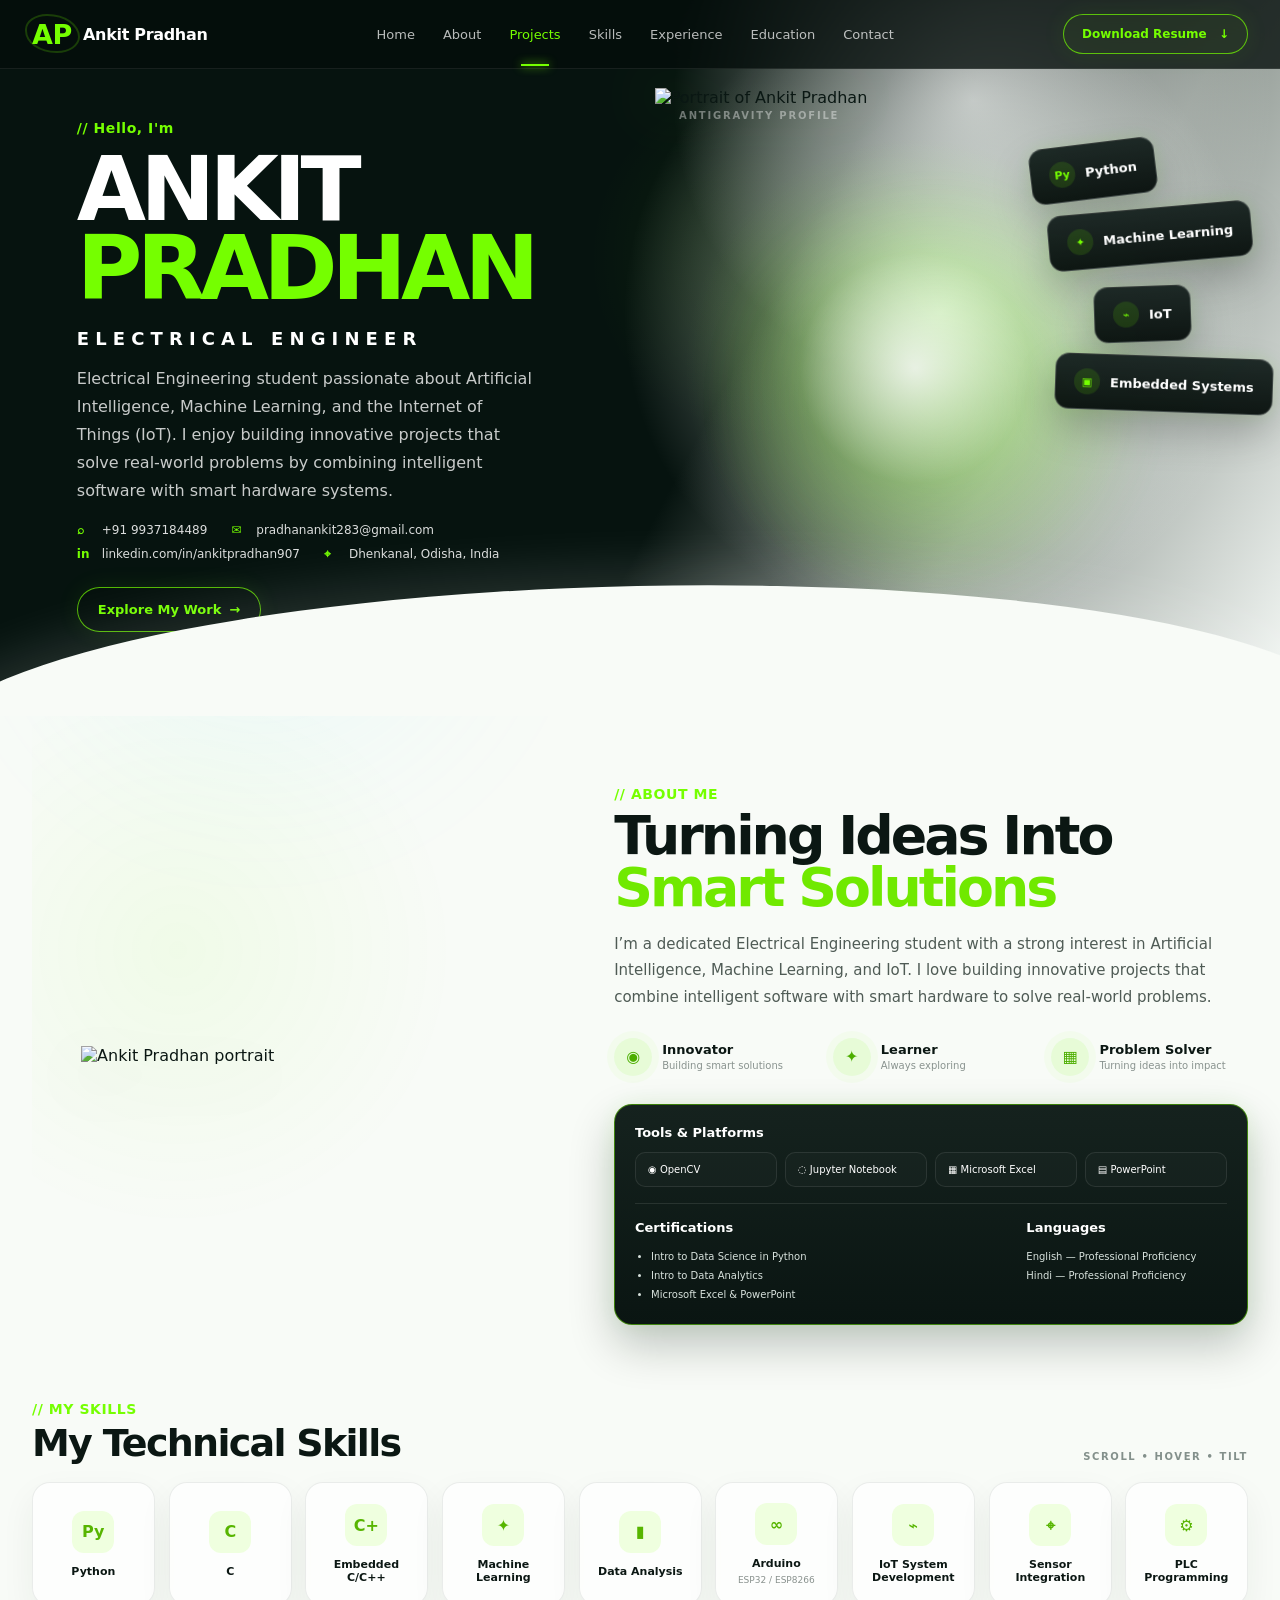
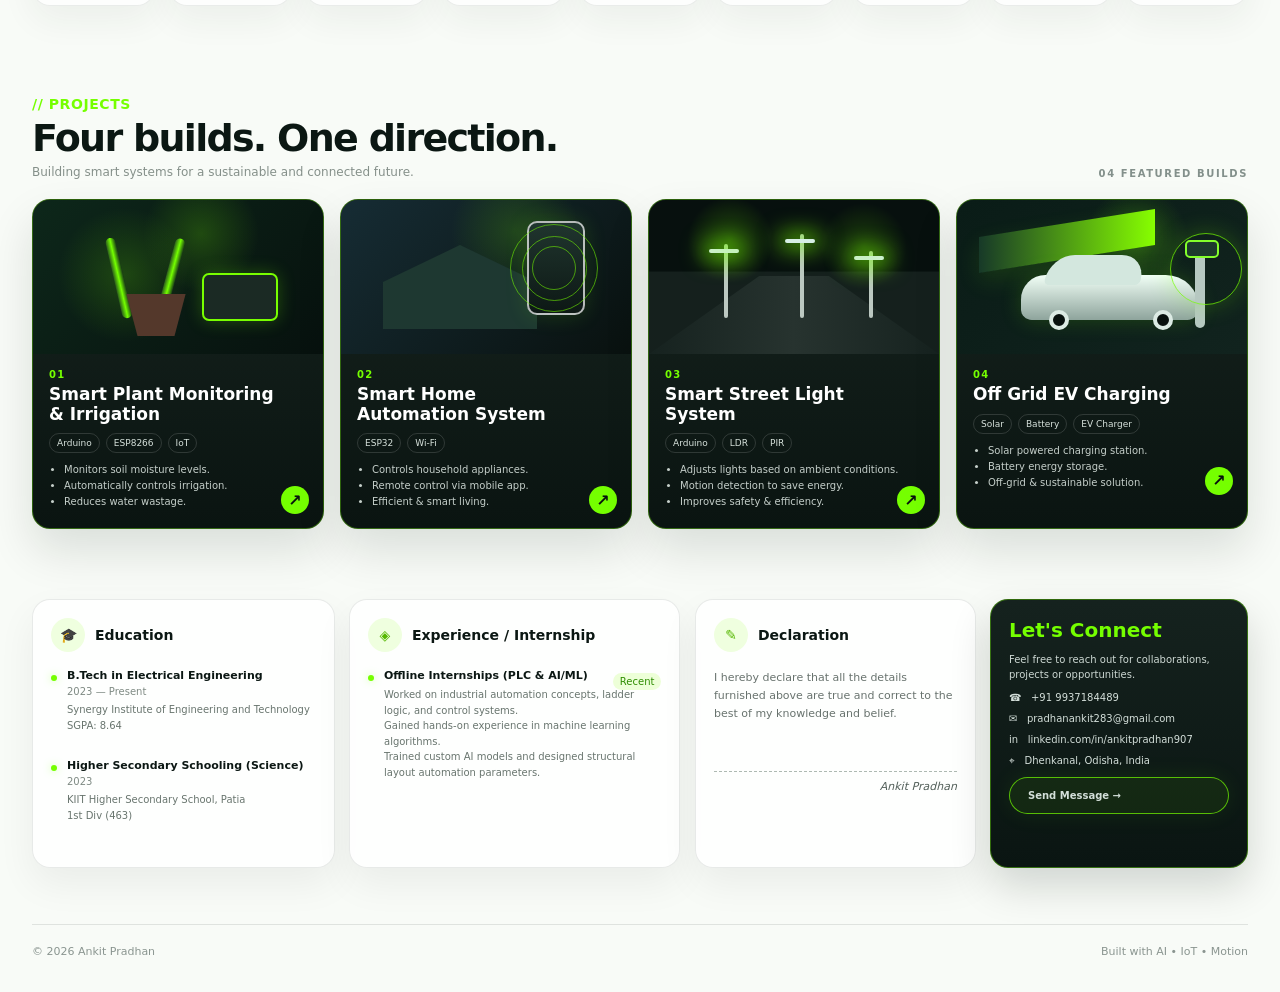
==== index.html @ 86362c5d "Add files via upload" ====
<!doctype html>
<html lang="en">
<head>
  <meta charset="utf-8">
  <meta name="viewport" content="width=device-width,initial-scale=1">
  <meta name="description" content="Ankit Pradhan — Electrical Engineering student focused on AI/ML, IoT and intelligent hardware systems.">
  <meta name="theme-color" content="#07110e">
  <title>Ankit Pradhan — Antigravity Portfolio</title>
  <link rel="stylesheet" href="styles.css">
</head>
<body>
  <div class="ambient ambient-a" aria-hidden="true"></div>
  <div class="ambient ambient-b" aria-hidden="true"></div>
  <div class="grain" aria-hidden="true"></div>

  <header class="site-nav">
    <div class="nav-shell">
      <a class="brand" href="#home">
        <span class="brand-mark" aria-hidden="true">AP</span>
        <span class="brand-name">Ankit Pradhan</span>
      </a>
      <nav class="nav-links" id="navLinks" aria-label="Primary">
        <a class="active" href="#home">Home</a>
        <a href="#about">About</a>
        <a href="#projects">Projects</a>
        <a href="#skills">Skills</a>
        <a href="#experience">Experience</a>
        <a href="#education">Education</a>
        <a href="#contact">Contact</a>
      </nav>
      <div class="nav-actions">
        <a class="resume-btn" href="assets/ANKIT_PRADHAN_RESUME.pdf" download>Download Resume <span>↓</span></a>
        <button class="menu-btn" id="menuBtn" aria-label="Toggle menu" aria-expanded="false">☰</button>
      </div>
    </div>
  </header>

  <main id="home">
    <section class="hero" aria-label="Introduction">
      <div class="hero-left">
        <div class="hero-copy reveal-in">
          <div class="mini-kicker">// Hello, I'm</div>
          <h1><span>ANKIT</span><strong>PRADHAN</strong></h1>
          <div class="role">ELECTRICAL ENGINEER</div>
          <p class="hero-desc">Electrical Engineering student passionate about Artificial Intelligence, Machine Learning, and the Internet of Things (IoT). I enjoy building innovative projects that solve real-world problems by combining intelligent software with smart hardware systems.</p>
          <div class="hero-contact">
            <a href="tel:+919937184489"><span class="contact-icon">⌕</span> +91 9937184489</a>
            <a href="mailto:pradhanankit283@gmail.com"><span class="contact-icon">✉</span> pradhanankit283@gmail.com</a>
          </div>
          <div class="hero-contact">
            <a href="https://www.linkedin.com/in/ankitpradhan907" target="_blank" rel="noreferrer"><span class="contact-icon">in</span> linkedin.com/in/ankitpradhan907</a>
            <span><span class="contact-icon">⌖</span> Dhenkanal, Odisha, India</span>
          </div>
          <a href="#projects" class="hero-cta">Explore My Work <span>→</span></a>
        </div>
      </div>

      <div class="hero-right" id="portraitZone">
        <div class="hero-glow"></div>
        <div class="float-card float-python"><span class="float-icon">Py</span><b>Python</b></div>
        <div class="float-card float-ml"><span class="float-icon">✦</span><b>Machine Learning</b></div>
        <div class="float-card float-iot"><span class="float-icon">⌁</span><b>IoT</b></div>
        <div class="float-card float-embedded"><span class="float-icon">▣</span><b>Embedded Systems</b></div>
        <div class="hero-portrait-wrap">
          <div class="portrait-halo"></div>
          <img id="portrait" src="assets/ankit-cutout.png" alt="Portrait of Ankit Pradhan">
          <div class="portrait-caption">ANTIGRAVITY PROFILE</div>
        </div>
      </div>

      <div class="hero-wave" aria-hidden="true"></div>
    </section>

    <section id="about" class="about-section content-section">
      <div class="about-art reveal-card">
        <img src="assets/ankit-cutout.png" alt="Ankit Pradhan portrait">
      </div>

      <div class="about-copy reveal-card">
        <div class="section-label">// ABOUT ME</div>
        <h2>Turning Ideas Into <span>Smart Solutions</span></h2>
        <p>I’m a dedicated Electrical Engineering student with a strong interest in Artificial Intelligence, Machine Learning, and IoT. I love building innovative projects that combine intelligent software with smart hardware to solve real-world problems.</p>
        <div class="values-grid">
          <div class="value-item"><span>◉</span><div><b>Innovator</b><small>Building smart solutions</small></div></div>
          <div class="value-item"><span>✦</span><div><b>Learner</b><small>Always exploring</small></div></div>
          <div class="value-item"><span>▦</span><div><b>Problem Solver</b><small>Turning ideas into impact</small></div></div>
        </div>

        <div class="dark-panel tilt-card">
          <div class="panel-head">Tools &amp; Platforms</div>
          <div class="tool-grid">
            <span>◉ OpenCV</span>
            <span>◌ Jupyter Notebook</span>
            <span>▦ Microsoft Excel</span>
            <span>▤ PowerPoint</span>
          </div>
          <div class="panel-split">
            <div>
              <div class="panel-head">Certifications</div>
              <ul class="compact-list">
                <li>Intro to Data Science in Python</li>
                <li>Intro to Data Analytics</li>
                <li>Microsoft Excel &amp; PowerPoint</li>
              </ul>
            </div>
            <div>
              <div class="panel-head">Languages</div>
              <ul class="compact-list plain-list">
                <li>English — Professional Proficiency</li>
                <li>Hindi — Professional Proficiency</li>
              </ul>
            </div>
          </div>
        </div>
      </div>
    </section>

    <section id="skills" class="skills-section content-section">
      <div class="section-top reveal-card">
        <div>
          <div class="section-label">// MY SKILLS</div>
          <h2>My Technical Skills</h2>
        </div>
        <div class="section-note">SCROLL • HOVER • TILT</div>
      </div>
      <div class="skills-grid" id="skillsGrid">
        <article class="skill-card tilt-card"><span class="skill-icon">Py</span><b>Python</b></article>
        <article class="skill-card tilt-card"><span class="skill-icon">C</span><b>C</b></article>
        <article class="skill-card tilt-card"><span class="skill-icon">C+</span><b>Embedded C/C++</b></article>
        <article class="skill-card tilt-card"><span class="skill-icon">✦</span><b>Machine Learning</b></article>
        <article class="skill-card tilt-card"><span class="skill-icon">▮</span><b>Data Analysis</b></article>
        <article class="skill-card tilt-card"><span class="skill-icon">∞</span><b>Arduino</b><small>ESP32 / ESP8266</small></article>
        <article class="skill-card tilt-card"><span class="skill-icon">⌁</span><b>IoT System Development</b></article>
        <article class="skill-card tilt-card"><span class="skill-icon">⌖</span><b>Sensor Integration</b></article>
        <article class="skill-card tilt-card"><span class="skill-icon">⚙</span><b>PLC Programming</b></article>
      </div>
    </section>

    <section id="projects" class="projects-section content-section">
      <div class="section-top reveal-card">
        <div>
          <div class="section-label">// PROJECTS</div>
          <h2>Four builds. <span>One direction.</span></h2>
          <p class="section-subtitle">Building smart systems for a sustainable and connected future.</p>
        </div>
        <span class="section-note">04 FEATURED BUILDS</span>
      </div>

      <div class="projects-grid" id="projectsGrid">
        <article class="project-card tilt-card reveal-card">
          <div class="project-visual project-plant"><div class="plant-glow"></div><div class="plant-stem stem-a"></div><div class="plant-stem stem-b"></div><div class="sensor-board"></div><div class="plant-pot"></div></div>
          <div class="project-body">
            <div class="project-number">01</div>
            <h3>Smart Plant Monitoring &amp; Irrigation</h3>
            <div class="tags"><span>Arduino</span><span>ESP8266</span><span>IoT</span></div>
            <ul><li>Monitors soil moisture levels.</li><li>Automatically controls irrigation.</li><li>Reduces water wastage.</li></ul>
            <span class="project-arrow">↗</span>
          </div>
        </article>

        <article class="project-card tilt-card reveal-card">
          <div class="project-visual project-home"><div class="house-shape"></div><div class="phone-ui"></div><span class="signal s1"></span><span class="signal s2"></span><span class="signal s3"></span></div>
          <div class="project-body">
            <div class="project-number">02</div>
            <h3>Smart Home Automation System</h3>
            <div class="tags"><span>ESP32</span><span>Wi‑Fi</span></div>
            <ul><li>Controls household appliances.</li><li>Remote control via mobile app.</li><li>Efficient &amp; smart living.</li></ul>
            <span class="project-arrow">↗</span>
          </div>
        </article>

        <article class="project-card tilt-card reveal-card">
          <div class="project-visual project-street"><div class="street-road"></div><div class="lamp-post lp1"></div><div class="lamp-post lp2"></div><div class="lamp-post lp3"></div><div class="street-glow"></div></div>
          <div class="project-body">
            <div class="project-number">03</div>
            <h3>Smart Street Light System</h3>
            <div class="tags"><span>Arduino</span><span>LDR</span><span>PIR</span></div>
            <ul><li>Adjusts lights based on ambient conditions.</li><li>Motion detection to save energy.</li><li>Improves safety &amp; efficiency.</li></ul>
            <span class="project-arrow">↗</span>
          </div>
        </article>

        <article class="project-card tilt-card reveal-card project-featured">
          <div class="project-visual project-ev"><div class="solar-canopy"></div><div class="ev-car"></div><div class="ev-wheel w1"></div><div class="ev-wheel w2"></div><div class="charge-post"></div><div class="charge-ring"></div></div>
          <div class="project-body">
            <div class="project-number">04</div>
            <h3>Off Grid EV Charging</h3>
            <div class="tags"><span>Solar</span><span>Battery</span><span>EV Charger</span></div>
            <ul><li>Solar powered charging station.</li><li>Battery energy storage.</li><li>Off-grid &amp; sustainable solution.</li></ul>
            <span class="project-arrow">↗</span>
          </div>
        </article>
      </div>
    </section>

    <section class="bottom-grid content-section">
      <article id="education" class="info-card reveal-card">
        <div class="info-title"><span class="icon-bubble">🎓</span> Education</div>
        <div class="info-item"><b>B.Tech in Electrical Engineering</b><span>2023 — Present</span><small>Synergy Institute of Engineering and Technology<br>SGPA: 8.64</small></div>
        <div class="info-item"><b>Higher Secondary Schooling (Science)</b><span>2023</span><small>KIIT Higher Secondary School, Patia<br>1st Div (463)</small></div>
      </article>

      <article id="experience" class="info-card reveal-card">
        <div class="info-title"><span class="icon-bubble">◈</span> Experience / Internship</div>
        <div class="info-item"><b>Offline Internships (PLC &amp; AI/ML)</b><span class="badge">Recent</span><small>Worked on industrial automation concepts, ladder logic, and control systems.<br>Gained hands-on experience in machine learning algorithms.<br>Trained custom AI models and designed structural layout automation parameters.</small></div>
      </article>

      <article class="info-card reveal-card">
        <div class="info-title"><span class="icon-bubble">✎</span> Declaration</div>
        <p class="declaration">I hereby declare that all the details furnished above are true and correct to the best of my knowledge and belief.</p>
        <div class="signature-line">Ankit Pradhan</div>
      </article>

      <article id="contact" class="contact-card reveal-card">
        <div class="contact-title">Let's Connect</div>
        <p>Feel free to reach out for collaborations, projects or opportunities.</p>
        <a href="tel:+919937184489">☎ &nbsp; +91 9937184489</a>
        <a href="mailto:pradhanankit283@gmail.com">✉ &nbsp; pradhanankit283@gmail.com</a>
        <a href="https://www.linkedin.com/in/ankitpradhan907" target="_blank" rel="noreferrer">in &nbsp; linkedin.com/in/ankitpradhan907</a>
        <span>⌖ &nbsp; Dhenkanal, Odisha, India</span>
        <a class="contact-btn" href="mailto:pradhanankit283@gmail.com">Send Message →</a>
      </article>
    </section>
  </main>

  <footer><span>© 2026 Ankit Pradhan</span><span>Built with AI • IoT • Motion</span></footer>
  <script src="script.js"></script>
</body>
</html>
---- styles.css ----
:root{
  --green:#75ff00;
  --green-soft:#dfffc8;
  --ink:#08110e;
  --dark:#06100d;
  --dark-2:#0e1a16;
  --muted:#5b6661;
  --line:rgba(10,27,20,.10);
  --white:#fff;
  --radius:22px;
}
*{box-sizing:border-box}
html{scroll-behavior:smooth}
body{margin:0;font-family:Inter,ui-sans-serif,system-ui,-apple-system,BlinkMacSystemFont,"Segoe UI",sans-serif;color:#0b1713;background:#f8fbf7;overflow-x:hidden}
a{color:inherit;text-decoration:none}
button{font:inherit}
.ambient{position:fixed;width:420px;height:420px;border-radius:50%;filter:blur(80px);opacity:.2;z-index:-3;pointer-events:none}.ambient-a{background:#85ff00;top:4%;right:8%}.ambient-b{background:#7ee9ff;bottom:14%;left:4%;opacity:.08}
.grain{position:fixed;inset:0;pointer-events:none;z-index:20;opacity:.04;background-image:radial-gradient(rgba(0,0,0,.25) .6px,transparent .7px);background-size:6px 6px}
.site-nav{position:fixed;top:0;left:0;right:0;z-index:30;background:rgba(5,14,11,.78);backdrop-filter:blur(18px);border-bottom:1px solid rgba(255,255,255,.08)}
.nav-shell{width:min(1380px,calc(100% - 64px));margin:auto;height:68px;display:flex;align-items:center;justify-content:space-between;gap:28px}
.brand{display:flex;align-items:center;gap:11px;color:#fff;font-weight:800;letter-spacing:-.02em}.brand-mark{position:relative;color:var(--green);font-weight:900;font-size:27px;line-height:1}.brand-mark:before{content:"";position:absolute;inset:-7px -8px -5px -7px;border:2px solid var(--green);border-radius:40% 60% 42% 58%;opacity:.2}.brand-name{font-size:16px}
.nav-links{display:flex;align-items:center;gap:28px}.nav-links a{color:rgba(255,255,255,.72);font-size:13px;position:relative;padding:24px 0}.nav-links a:hover,.nav-links a.active{color:var(--green)}.nav-links a.active:after{content:"";position:absolute;bottom:0;left:50%;transform:translateX(-50%);width:28px;height:2px;background:var(--green);box-shadow:0 0 10px var(--green)}
.nav-actions{display:flex;align-items:center;gap:12px}.resume-btn,.hero-cta,.contact-btn{border:1px solid rgba(117,255,0,.7);background:rgba(117,255,0,.04);color:var(--green);box-shadow:0 0 24px rgba(117,255,0,.08);padding:12px 18px;border-radius:999px;font-weight:800;font-size:12px}.resume-btn span,.hero-cta span{margin-left:8px}.menu-btn{display:none;border:0;background:transparent;color:#fff;font-size:22px}
.hero{position:relative;min-height:650px;padding-top:68px;display:grid;grid-template-columns:46% 54%;background:linear-gradient(118deg,#06130f 0 56%,#8f9892 75%,#f6faf7 100%);overflow:hidden}
.hero:before{content:"";position:absolute;inset:0;background:radial-gradient(circle at 76% 14%,rgba(255,255,255,.65),transparent 26%),radial-gradient(circle at 60% 36%,rgba(117,255,0,.08),transparent 20%);pointer-events:none}
.hero-left{position:relative;z-index:2;padding:52px 4vw 84px 6vw}.hero-copy{max-width:640px}.mini-kicker,.section-label{color:var(--green);font-weight:900;font-size:14px;letter-spacing:.04em}.hero h1{margin:14px 0 0;color:#fff;font-size:clamp(62px,7vw,106px);line-height:.88;letter-spacing:-.065em}.hero h1 span{display:block}.hero h1 strong{display:block;color:var(--green);font-weight:900}.role{margin:20px 0 16px;color:#fff;letter-spacing:.34em;font-size:18px;font-weight:700}.hero-desc{max-width:600px;color:rgba(255,255,255,.78);font-size:16px;line-height:1.75;margin:0 0 18px}.hero-contact{display:flex;flex-wrap:wrap;gap:12px 24px;margin-top:10px;color:rgba(255,255,255,.86);font-size:12px}.hero-contact a,.hero-contact span{display:flex;align-items:center;gap:7px}.contact-icon{color:var(--green);font-weight:900;min-width:18px}.hero-cta{display:inline-flex;align-items:center;margin-top:26px;font-size:13px;padding:14px 20px;background:rgba(6,16,13,.28)}
.hero-right{position:relative;min-height:582px;overflow:visible}.hero-glow{position:absolute;width:650px;height:650px;border-radius:50%;right:2%;top:-80px;background:radial-gradient(circle,rgba(245,255,247,.8),rgba(245,255,247,.3) 38%,transparent 69%)}
.hero-portrait-wrap{position:absolute;right:8%;top:20px;width:min(620px,52vw);height:570px;display:flex;align-items:flex-start;justify-content:center;z-index:3}.hero-portrait-wrap img{position:relative;width:min(520px,44vw);max-height:570px;object-fit:contain;object-position:center bottom;filter:drop-shadow(0 26px 35px rgba(0,0,0,.24));transition:transform .8s ease,opacity .8s ease,filter .8s ease;z-index:3}.portrait-halo{position:absolute;width:480px;height:480px;top:40px;border-radius:50%;background:radial-gradient(circle,rgba(255,255,255,.74),rgba(117,255,0,.12) 34%,transparent 68%)}.portrait-caption{position:absolute;top:22px;left:12%;color:rgba(255,255,255,.4);font-size:10px;letter-spacing:.18em;font-weight:800;z-index:4}.float-card{position:absolute;z-index:6;display:flex;align-items:center;gap:10px;padding:14px 18px;border-radius:14px;background:linear-gradient(180deg,rgba(24,36,33,.97),rgba(8,16,13,.97));color:#fff;border:1px solid rgba(255,255,255,.17);box-shadow:0 18px 40px rgba(0,0,0,.22),0 0 18px rgba(117,255,0,.11);backdrop-filter:blur(12px);font-size:13px}.float-icon{display:grid;place-items:center;width:26px;height:26px;border-radius:50%;background:rgba(117,255,0,.13);color:var(--green);font-size:11px;font-weight:900}.float-python{right:18%;top:75px;transform:rotate(-7deg)}.float-ml{right:4%;top:140px;transform:rotate(-5deg)}.float-iot{right:13%;top:218px;transform:rotate(-2deg)}.float-embedded{right:1%;top:288px;transform:rotate(2deg)}
.hero-wave{position:absolute;left:-6%;right:-6%;bottom:-120px;height:250px;border-radius:50% 50% 0 0/60% 60% 0 0;background:#f8fbf7;transform:rotate(-1.2deg);z-index:2;box-shadow:0 -18px 50px rgba(255,255,255,.12)}
.content-section{width:min(1380px,calc(100% - 64px));margin:auto;position:relative;z-index:4}
.about-section{display:grid;grid-template-columns:1fr 1.2fr;gap:54px;align-items:center;padding:70px 0 60px;background:radial-gradient(circle at 12% 35%,rgba(117,255,0,.06),transparent 24%)}.about-art{position:relative;min-height:410px;display:grid;place-items:center}.about-art img{position:relative;width:min(430px,86%);z-index:3;filter:drop-shadow(0 20px 30px rgba(0,0,0,.12))}.about-copy h2{font-size:clamp(38px,4.2vw,64px);line-height:.98;letter-spacing:-.055em;margin:8px 0 16px}.about-copy h2 span{color:#70e900}.about-copy>p{max-width:780px;color:#4f5b55;line-height:1.75;font-size:15px}.values-grid{display:grid;grid-template-columns:repeat(3,1fr);gap:22px;margin:28px 0}.value-item{display:flex;gap:10px;align-items:center}.value-item>span{width:38px;height:38px;border-radius:50%;display:grid;place-items:center;background:rgba(117,255,0,.13);color:#4dae00;font-weight:900;box-shadow:0 0 0 7px rgba(117,255,0,.04)}.value-item b{display:block;font-size:13px}.value-item small{display:block;color:#89938f;font-size:10px;margin-top:3px}.dark-panel{background:linear-gradient(180deg,#15221e,#0a1512);color:#fff;padding:20px;border-radius:18px;border:1px solid rgba(117,255,0,.45);box-shadow:0 20px 45px rgba(4,22,13,.24),0 0 24px rgba(117,255,0,.08)}.panel-head{font-size:13px;font-weight:900;margin-bottom:12px}.tool-grid{display:grid;grid-template-columns:repeat(4,1fr);gap:8px;padding-bottom:16px;border-bottom:1px solid rgba(255,255,255,.1)}.tool-grid span{padding:11px 12px;border:1px solid rgba(255,255,255,.09);border-radius:10px;background:rgba(255,255,255,.02);font-size:10px;white-space:nowrap}.panel-split{display:grid;grid-template-columns:1.45fr .8fr;gap:28px;padding-top:16px}.compact-list{margin:0;padding-left:16px;color:#d8e2dd;font-size:10px;line-height:1.9}.plain-list{list-style:none;padding:0}
.skills-section{padding:16px 0 72px}.section-top{display:flex;align-items:flex-end;justify-content:space-between;gap:24px;margin-bottom:20px}.section-top h2{font-size:38px;line-height:1;letter-spacing:-.045em;margin:7px 0 0}.section-note{font-size:10px;letter-spacing:.16em;color:#83908b;font-weight:800}.section-subtitle{color:#85908a;font-size:12px;margin:8px 0 0}.skills-grid{display:grid;grid-template-columns:repeat(9,1fr);gap:14px}.skill-card{min-height:124px;padding:20px 10px;display:flex;flex-direction:column;align-items:center;justify-content:center;text-align:center;background:rgba(255,255,255,.72);border:1px solid rgba(10,27,20,.08);border-radius:18px;box-shadow:0 14px 35px rgba(28,49,39,.06);transition:transform .28s ease,box-shadow .28s ease,border-color .28s ease}.skill-card:hover{transform:translateY(-8px);box-shadow:0 20px 45px rgba(10,27,20,.1);border-color:rgba(117,255,0,.35)}.skill-icon{width:42px;height:42px;border-radius:12px;display:grid;place-items:center;background:#efffdf;color:#57b500;font-weight:900;margin-bottom:12px}.skill-card b{font-size:11px}.skill-card small{font-size:9px;color:#88918d;margin-top:5px}
.projects-section{padding:18px 0 70px}.projects-grid{display:grid;grid-template-columns:repeat(4,1fr);gap:16px}.project-card{background:linear-gradient(180deg,#17241f,#0a1411);border-radius:18px;overflow:hidden;border:1px solid rgba(117,255,0,.32);box-shadow:0 22px 46px rgba(8,21,16,.12);color:#fff}.project-visual{height:154px;position:relative;overflow:hidden}.project-body{position:relative;padding:15px 16px 18px}.project-body h3{font-size:17px;line-height:1.15;margin:5px 28px 9px 0}.project-number{color:var(--green);font-size:10px;font-weight:900;letter-spacing:.12em}.tags{display:flex;flex-wrap:wrap;gap:6px;margin-bottom:9px}.tags span{font-size:9px;border:1px solid rgba(255,255,255,.14);padding:4px 7px;border-radius:999px;color:#d7e2dc}.project-body ul{padding-left:15px;margin:0;color:#c5cfca;font-size:10px;line-height:1.6}.project-arrow{position:absolute;right:14px;bottom:14px;width:28px;height:28px;border-radius:50%;display:grid;place-items:center;background:var(--green);color:#07110e;font-weight:900}.project-card:hover{transform:translateY(-10px) rotateX(2deg);box-shadow:0 24px 54px rgba(8,21,16,.18),0 0 30px rgba(117,255,0,.1)}
.project-plant{background:radial-gradient(circle at 58% 22%,rgba(117,255,0,.2),transparent 28%),linear-gradient(135deg,#0d271a,#07110e)}.plant-glow{position:absolute;width:140px;height:140px;border-radius:50%;left:22px;top:5px;background:radial-gradient(circle,rgba(117,255,0,.18),transparent 68%)}.plant-stem{position:absolute;width:10px;height:82px;background:linear-gradient(90deg,#2a5b1b,#74ff00,#183c14);bottom:36px;border-radius:8px;transform-origin:bottom}.stem-a{left:90px;transform:rotate(-13deg)}.stem-b{left:122px;transform:rotate(15deg)}.sensor-board{position:absolute;right:45px;bottom:33px;width:76px;height:48px;border:2px solid #78ff00;border-radius:7px;background:#1b2a24;box-shadow:0 0 17px rgba(117,255,0,.25)}.plant-pot{position:absolute;left:86px;bottom:18px;width:74px;height:42px;background:#54382b;clip-path:polygon(10% 0,90% 0,75% 100%,25% 100%);border-radius:6px}
.project-home{background:radial-gradient(circle at 60% 20%,rgba(117,255,0,.17),transparent 30%),linear-gradient(135deg,#162c34,#09110f)}.house-shape{position:absolute;left:42px;bottom:25px;width:154px;height:84px;background:#1e3831;clip-path:polygon(0 44%,50% 0,100% 44%,100% 100%,0 100%);box-shadow:0 0 26px rgba(117,255,0,.12)}.phone-ui{position:absolute;right:46px;top:21px;width:58px;height:94px;border-radius:10px;border:2px solid rgba(255,255,255,.7);background:linear-gradient(180deg,#20352e,#0d1815);box-shadow:0 0 22px rgba(117,255,0,.15)}.signal{position:absolute;border:1px solid rgba(117,255,0,.55);border-radius:50%;right:55px;top:46px}.s1{width:44px;height:44px}.s2{width:65px;height:65px;right:44px;top:36px}.s3{width:88px;height:88px;right:33px;top:24px}
.project-street{background:linear-gradient(#07100e 0 46%,#15201d 47% 100%)}.street-road{position:absolute;left:0;right:0;bottom:0;height:78px;background:linear-gradient(90deg,#16221f,#27332f,#16221f);clip-path:polygon(38% 0,62% 0,100% 100%,0 100%)}.lamp-post{position:absolute;bottom:36px;width:4px;height:74px;background:#bcc8c1;border-radius:10px}.lamp-post:before{content:"";position:absolute;width:30px;height:4px;border-radius:4px;background:#d7efe6;top:5px;left:-15px;box-shadow:0 0 22px 6px rgba(117,255,0,.7)}.lp1{left:26%}.lp2{left:52%;height:84px}.lp3{left:76%;height:67px}.street-glow{position:absolute;inset:0;background:radial-gradient(circle at 28% 26%,rgba(117,255,0,.25),transparent 18%),radial-gradient(circle at 74% 30%,rgba(117,255,0,.2),transparent 18%)}
.project-ev{background:radial-gradient(circle at 62% 25%,rgba(117,255,0,.23),transparent 24%),linear-gradient(135deg,#0a1c17,#11231e)}.solar-canopy{position:absolute;left:22px;top:23px;width:176px;height:36px;background:linear-gradient(90deg,#173928,#87ff00);transform:skewY(-9deg);box-shadow:0 9px 24px rgba(117,255,0,.12)}.ev-car{position:absolute;left:64px;bottom:34px;width:178px;height:45px;background:linear-gradient(180deg,#f1fff6,#8ea49c);border-radius:25px 34px 12px 11px;box-shadow:0 0 22px rgba(117,255,0,.18)}.ev-car:before{content:"";position:absolute;left:26px;top:-20px;width:96px;height:30px;background:#d3e7de;border-radius:55px 55px 12px 12px;transform:skewX(-13deg)}.ev-wheel{position:absolute;bottom:24px;width:20px;height:20px;border-radius:50%;background:#08110e;border:4px solid #dcebe4;z-index:3}.w1{left:92px}.w2{left:196px}.charge-post{position:absolute;right:42px;bottom:26px;width:10px;height:88px;background:#b6c8c1;border-radius:8px}.charge-post:before{content:"";position:absolute;left:-10px;top:0;width:30px;height:14px;border-radius:5px;background:#1d3a2d;border:2px solid #83ff2b}.charge-ring{position:absolute;right:5px;bottom:49px;width:72px;height:72px;border:1px solid rgba(117,255,0,.72);border-radius:50%;box-shadow:0 0 24px rgba(117,255,0,.22)}
.bottom-grid{display:grid;grid-template-columns:1.08fr 1.18fr 1fr .92fr;gap:14px;padding-bottom:56px}.info-card,.contact-card{min-height:250px;background:rgba(255,255,255,.84);border:1px solid rgba(9,25,18,.09);border-radius:18px;padding:18px;box-shadow:0 16px 38px rgba(9,24,18,.06)}.contact-card{background:linear-gradient(180deg,#15221e,#0a1512);color:#fff;border-color:rgba(117,255,0,.36);box-shadow:0 18px 40px rgba(5,18,12,.16)}.info-title{display:flex;align-items:center;gap:10px;font-size:14px;font-weight:900;margin-bottom:17px}.icon-bubble{width:34px;height:34px;border-radius:50%;display:grid;place-items:center;background:#efffdf;color:#55b700}.info-item{position:relative;padding:0 0 16px 16px;margin-bottom:10px}.info-item:before{content:"";position:absolute;left:0;top:6px;width:6px;height:6px;background:var(--green);border-radius:50%;box-shadow:0 0 8px rgba(117,255,0,.4)}.info-item b{display:block;font-size:11px}.info-item span{display:block;font-size:10px;color:#7f8b84;margin-top:4px}.info-item small{display:block;font-size:10px;color:#68756e;line-height:1.55;margin-top:5px}.badge{position:absolute!important;right:0;top:0;color:#2e8d00!important;background:#edffd8;padding:3px 7px;border-radius:999px}.declaration{font-size:11px;color:#68736e;line-height:1.65}.signature-line{margin-top:48px;padding-top:8px;border-top:1px dashed #aeb9b2;text-align:right;font-size:11px;color:#53605a;font-style:italic}.contact-title{color:var(--green);font-size:20px;font-weight:900}.contact-card p{color:#cdd8d3;font-size:10px;line-height:1.5}.contact-card>a,.contact-card>span{display:block;font-size:10px;color:#d4dfda;margin-top:10px}.contact-btn{display:inline-flex;margin-top:20px;background:rgba(117,255,0,.07);color:var(--green)}
footer{width:min(1380px,calc(100% - 64px));margin:auto;padding:20px 0 34px;display:flex;justify-content:space-between;color:#8a9590;font-size:11px;border-top:1px solid var(--line)}
.reveal-card,.reveal-in{opacity:0;transform:translateY(22px);transition:opacity .8s ease,transform .8s cubic-bezier(.2,.75,.2,1)}.reveal-card.in-view,.reveal-in.in-view{opacity:1;transform:none}.tilt-card{transform-style:preserve-3d;will-change:transform}.shuffle-active{animation:shuffle-in .9s both cubic-bezier(.2,.8,.2,1)}.shuffle-out{animation:shuffle-out .7s both ease-in}.shuffle-item{--rx:0deg;--ry:0deg;--rz:0deg;--tx:0px;--ty:0px}
@keyframes shuffle-in{from{opacity:0;transform:translate3d(var(--tx),var(--ty),0) rotateX(var(--rx)) rotateY(var(--ry)) rotateZ(var(--rz)) scale(.86)}to{opacity:1;transform:none}}@keyframes shuffle-out{from{opacity:1;transform:none}to{opacity:0;transform:translate3d(var(--tx),var(--ty),0) rotateX(var(--rx)) rotateY(var(--ry)) rotateZ(var(--rz)) scale(.86)}}
body.scroll-up #portrait{opacity:.22;transform:scale(.93) translateY(6px);filter:drop-shadow(0 0 28px rgba(117,255,0,.22)) saturate(1.1)}body.scroll-up .portrait-halo{opacity:.95}body.scroll-up .hero-right:after{content:"";position:absolute;inset:40px 12% 20px;z-index:2;background:radial-gradient(circle,rgba(117,255,0,.2),transparent 58%);filter:blur(9px);pointer-events:none}.hero-right:after{opacity:0;transition:opacity .5s ease}body.scroll-up .hero-right:after{opacity:1}
@media (max-width:1200px){.nav-links{gap:20px}.hero{grid-template-columns:48% 52%}.hero h1{font-size:74px}.hero-right{min-height:560px}.float-card{font-size:11px}.skills-grid{grid-template-columns:repeat(5,1fr)}.projects-grid{grid-template-columns:repeat(2,1fr)}.bottom-grid{grid-template-columns:repeat(2,1fr)}}
@media (max-width:850px){.nav-shell,.content-section,footer{width:min(100% - 34px,700px)}.nav-links{position:absolute;left:17px;right:17px;top:67px;display:none;flex-direction:column;align-items:flex-start;background:rgba(4,12,9,.96);padding:15px 18px;border:1px solid rgba(255,255,255,.08);border-radius:18px}.nav-links.open{display:flex}.nav-links a{padding:10px 0}.menu-btn{display:block}.resume-btn{display:none}.hero{grid-template-columns:1fr;min-height:980px}.hero-left{padding:40px 8vw 0}.hero-right{min-height:520px}.hero-portrait-wrap{right:50%;transform:translateX(50%);top:10px;width:90vw}.hero-portrait-wrap img{width:min(520px,82vw)}.float-python{right:12%;top:42px}.float-ml{right:4%;top:110px}.float-iot{right:10%;top:182px}.float-embedded{right:2%;top:250px}.hero-wave{bottom:-110px}.about-section{grid-template-columns:1fr;padding-top:50px}.about-art{min-height:360px}.values-grid{grid-template-columns:1fr}.tool-grid{grid-template-columns:repeat(2,1fr)}.panel-split{grid-template-columns:1fr}.skills-grid{grid-template-columns:repeat(3,1fr)}.projects-grid{grid-template-columns:1fr}.bottom-grid{grid-template-columns:1fr}footer{flex-direction:column;gap:8px}}
@media (max-width:520px){.hero{min-height:930px}.hero-left{padding-left:7vw;padding-right:7vw}.hero h1{font-size:58px}.role{font-size:13px;letter-spacing:.23em}.hero-desc{font-size:13px}.hero-contact{font-size:10px}.hero-right{min-height:500px}.hero-portrait-wrap{top:0}.hero-portrait-wrap img{width:92vw}.portrait-caption{left:5%;font-size:8px}.float-card{padding:10px 12px;font-size:9px}.float-icon{width:21px;height:21px;font-size:9px}.float-python{right:6%;top:24px}.float-ml{right:2%;top:82px}.float-iot{right:7%;top:148px}.float-embedded{right:1%;top:214px}.about-art img{width:100%}.section-top{align-items:flex-start;flex-direction:column}.skills-grid{grid-template-columns:repeat(2,1fr)}.skill-card{min-height:108px}.bottom-grid{padding-bottom:36px}}
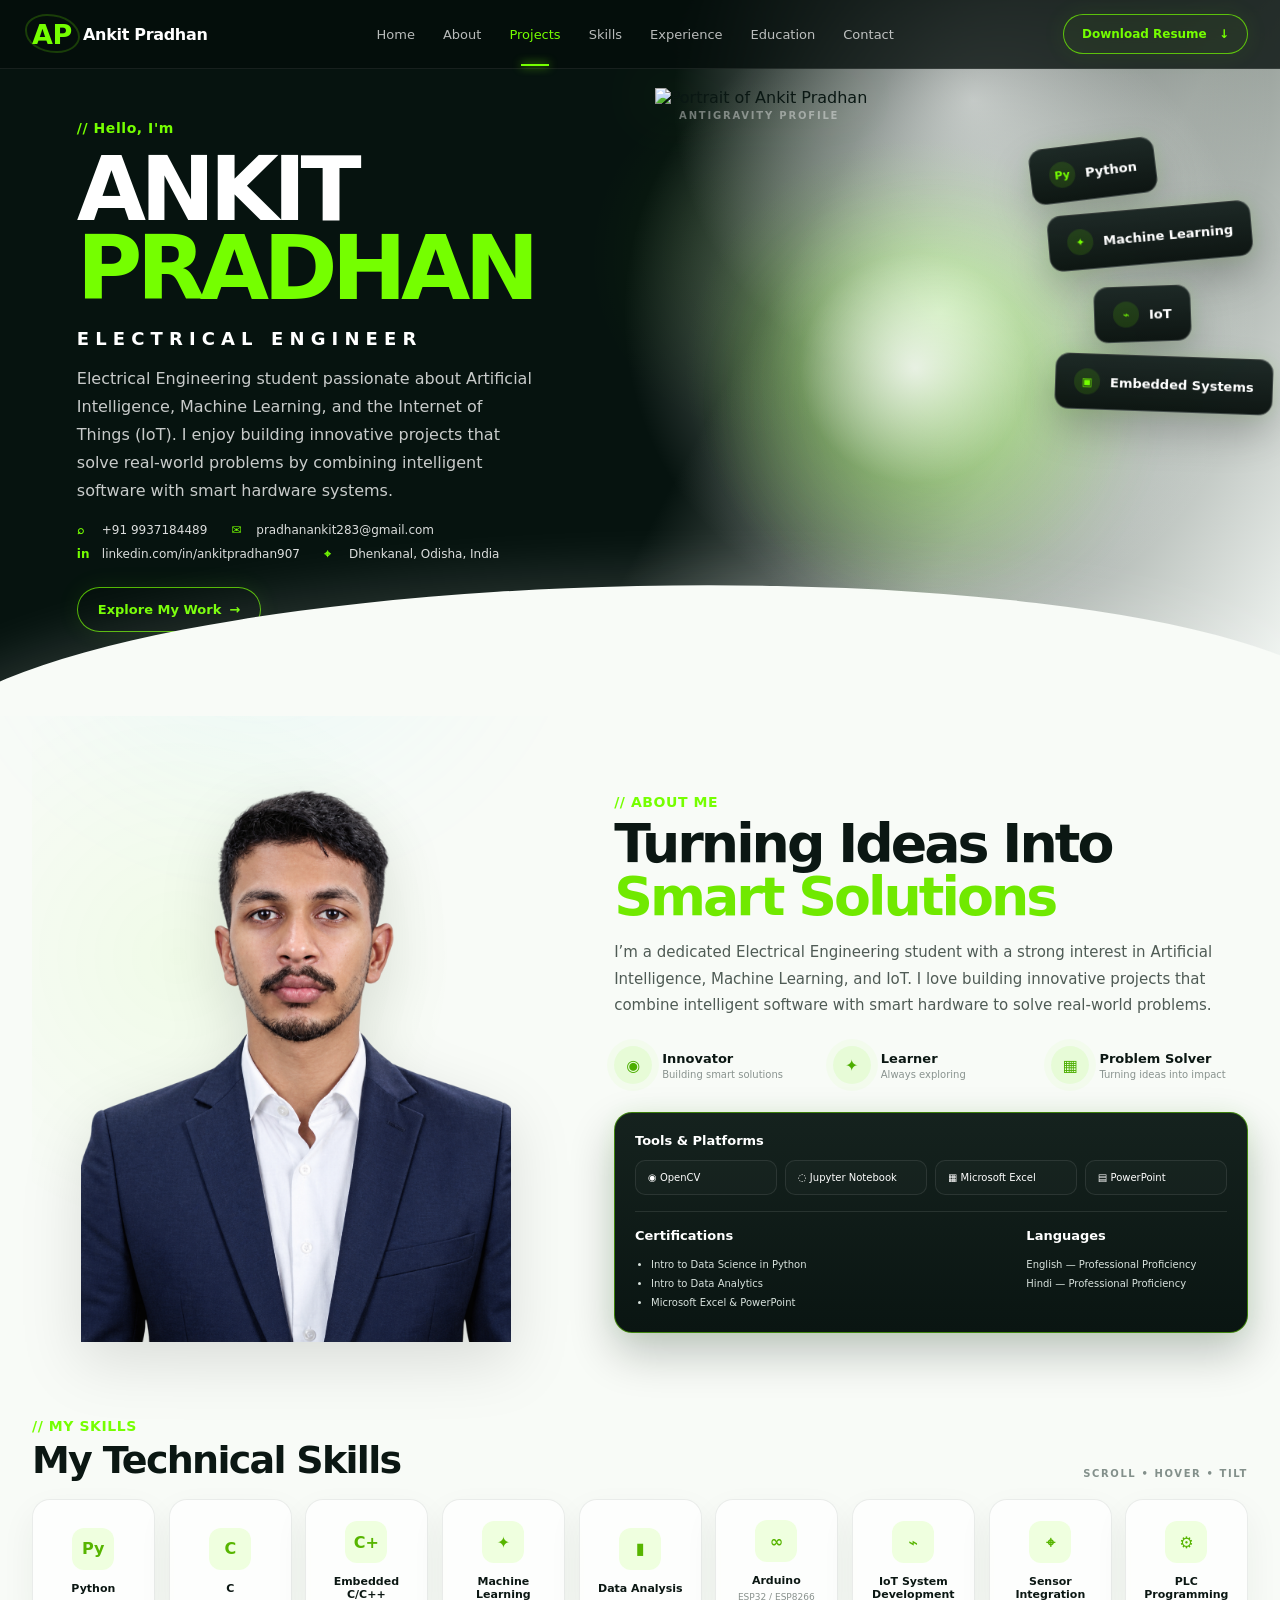
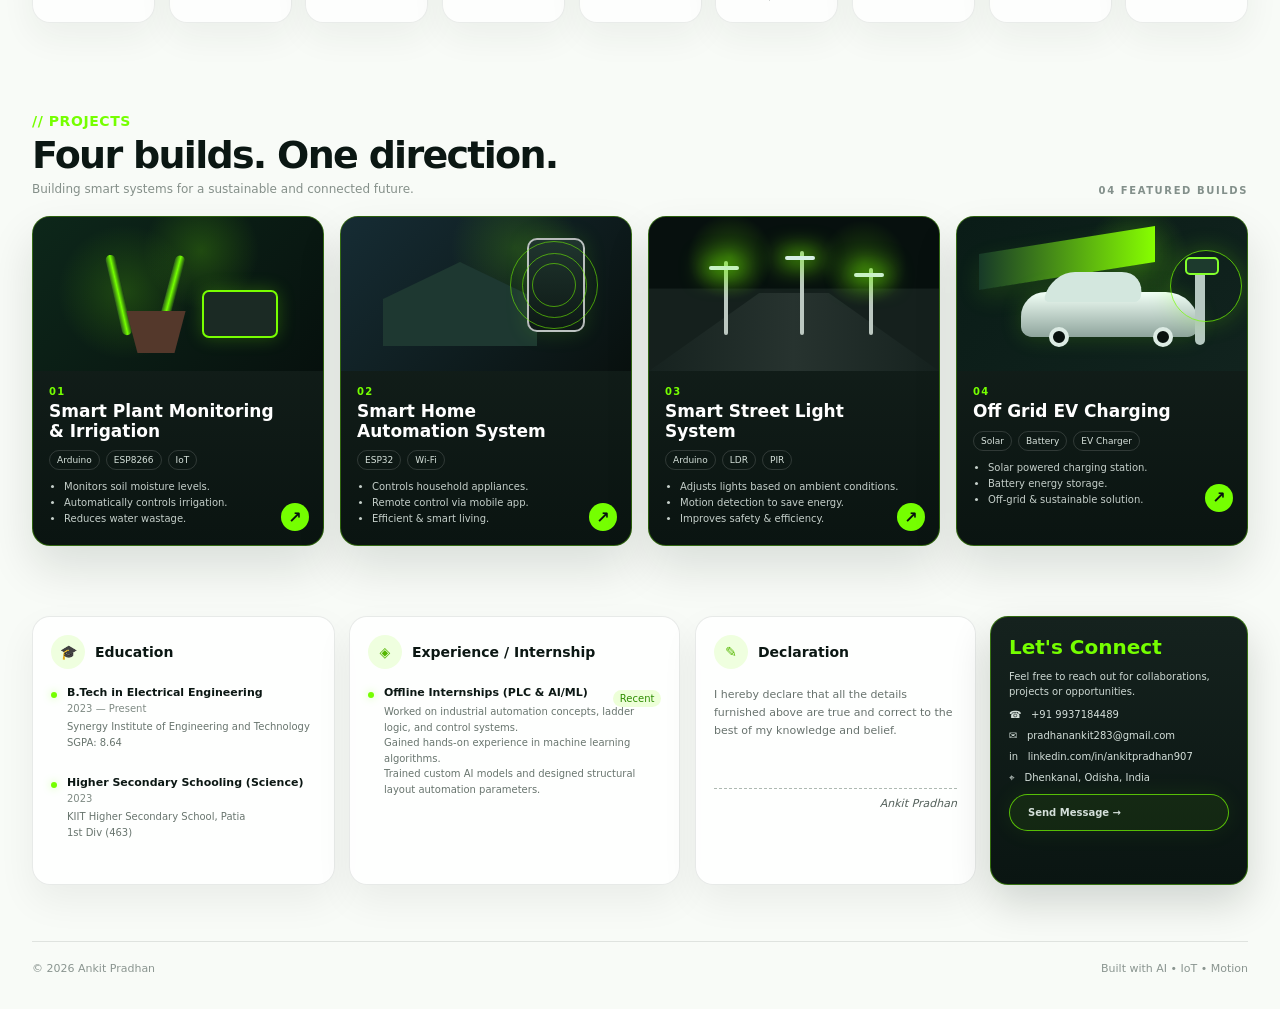
==== commit 40c05277: "Update index.html" ====
--- a/index.html
+++ b/index.html
@@ -29,7 +29,7 @@
         <a href="#contact">Contact</a>
       </nav>
       <div class="nav-actions">
-        <a class="resume-btn" href="assets/ANKIT_PRADHAN_RESUME.pdf" download>Download Resume <span>↓</span></a>
+        <a class="resume-btn" href="ANKIT_PRADHAN_RESUME.pdf" download>Download Resume <span>↓</span></a>
         <button class="menu-btn" id="menuBtn" aria-label="Toggle menu" aria-expanded="false">☰</button>
       </div>
     </div>
@@ -73,7 +73,7 @@
 
     <section id="about" class="about-section content-section">
       <div class="about-art reveal-card">
-        <img src="assets/ankit-cutout.png" alt="Ankit Pradhan portrait">
+        <img src="ankit-cutout.png" alt="Ankit Pradhan portrait">
       </div>
 
       <div class="about-copy reveal-card">
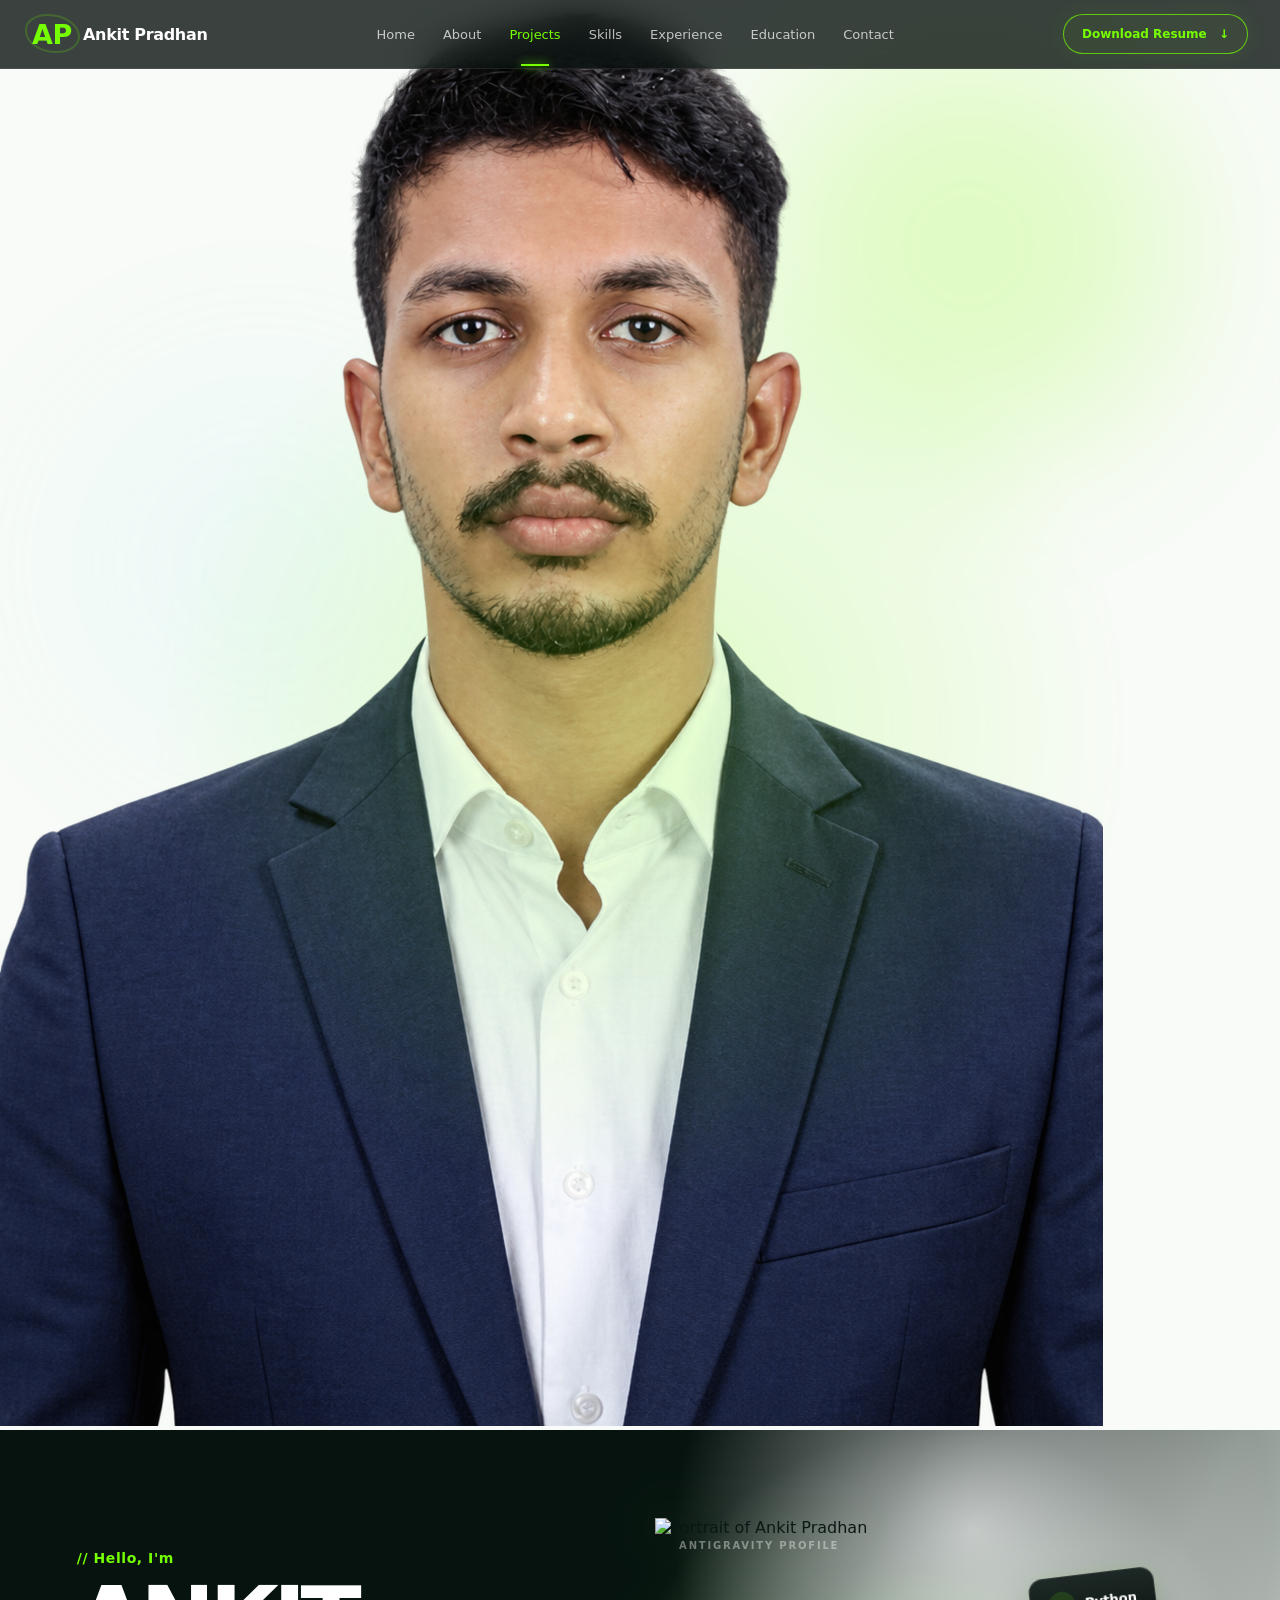
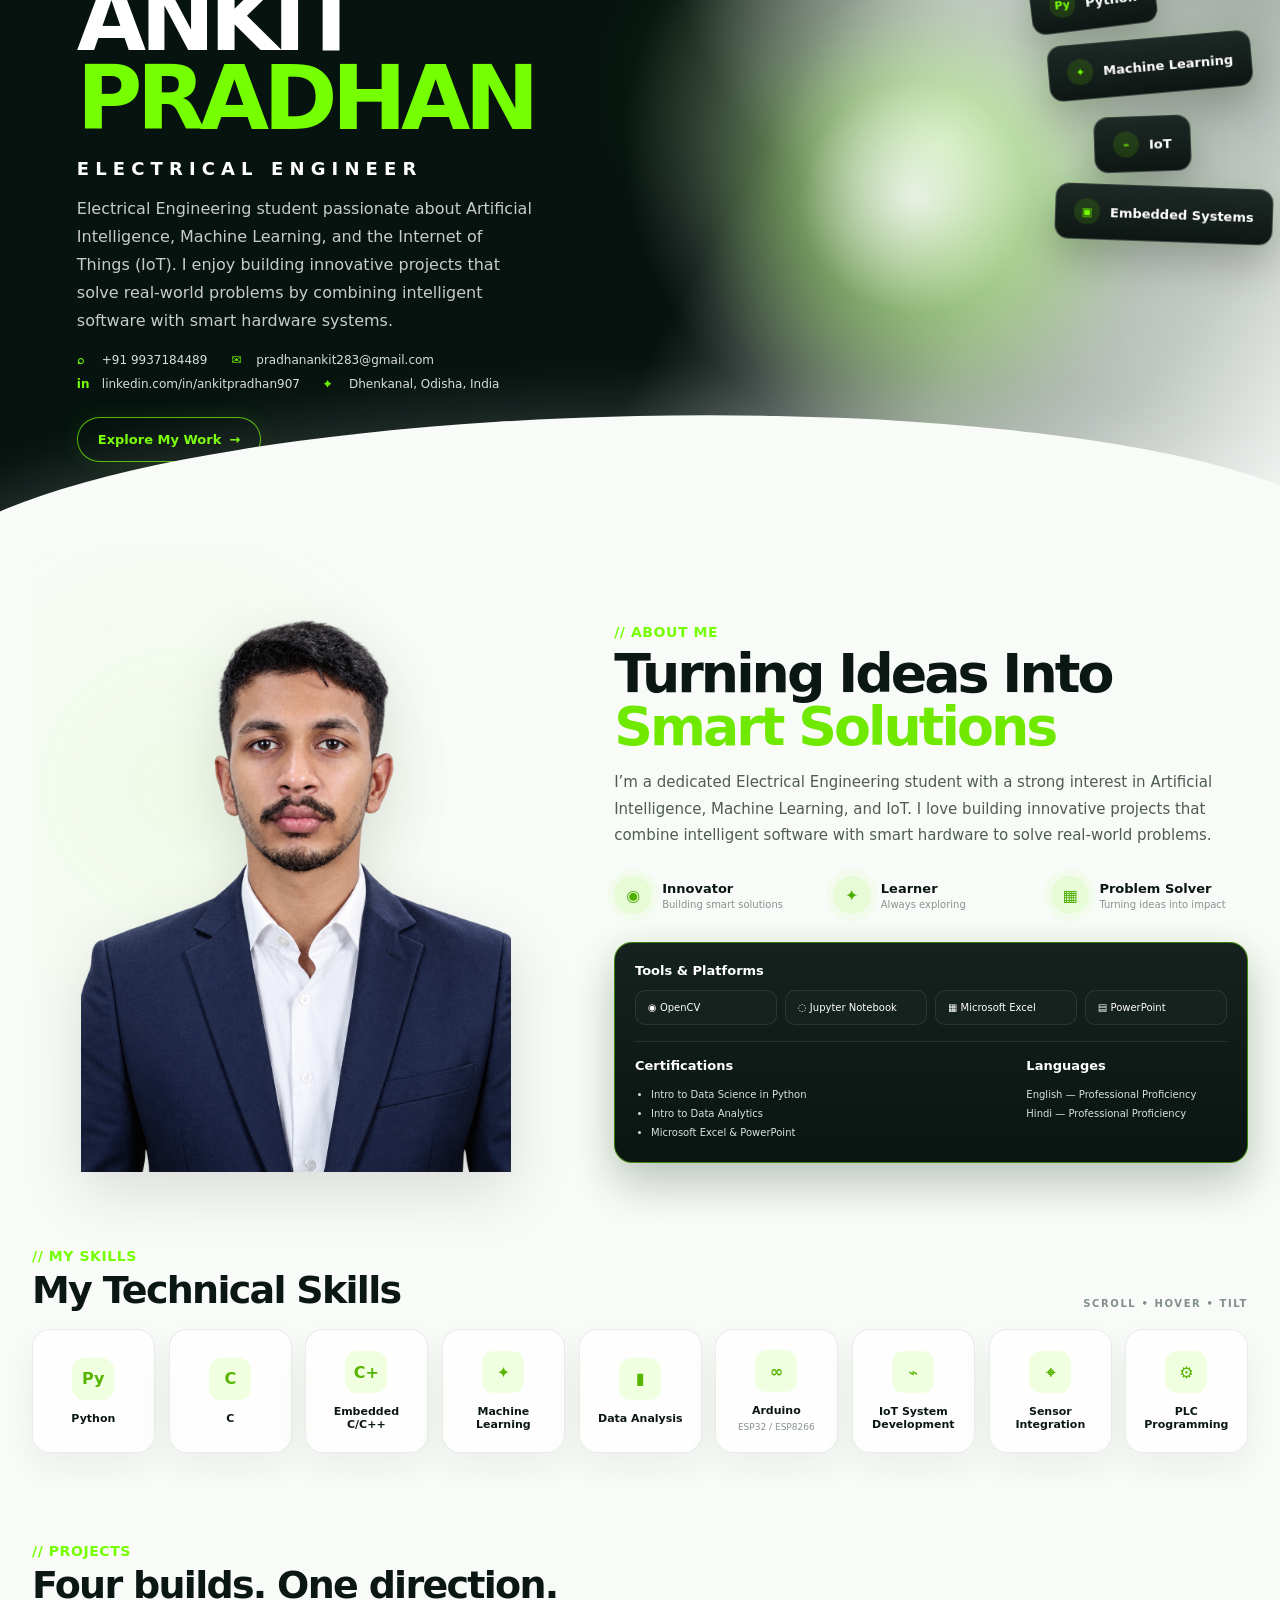
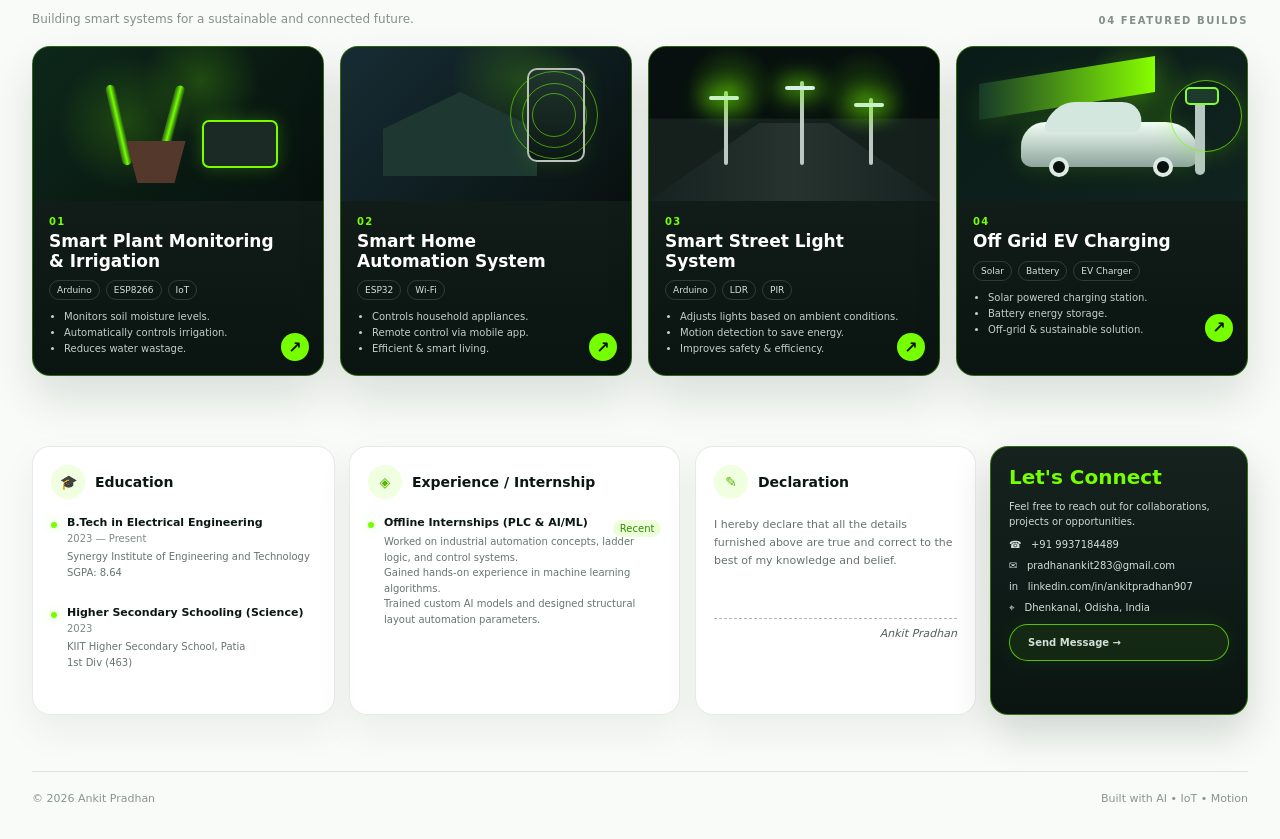
==== commit 1bdcf188: "Update index.html" ====
--- a/index.html
+++ b/index.html
@@ -6,6 +6,9 @@
   <meta name="description" content="Ankit Pradhan — Electrical Engineering student focused on AI/ML, IoT and intelligent hardware systems.">
   <meta name="theme-color" content="#07110e">
   <title>Ankit Pradhan — Antigravity Portfolio</title>
+  <div class="hero-right">
+    <img src="ankit-cutout.png" alt="Ankit Pradhan Profile Photo" class="profile-img">
+</div>
   <link rel="stylesheet" href="styles.css">
 </head>
 <body>
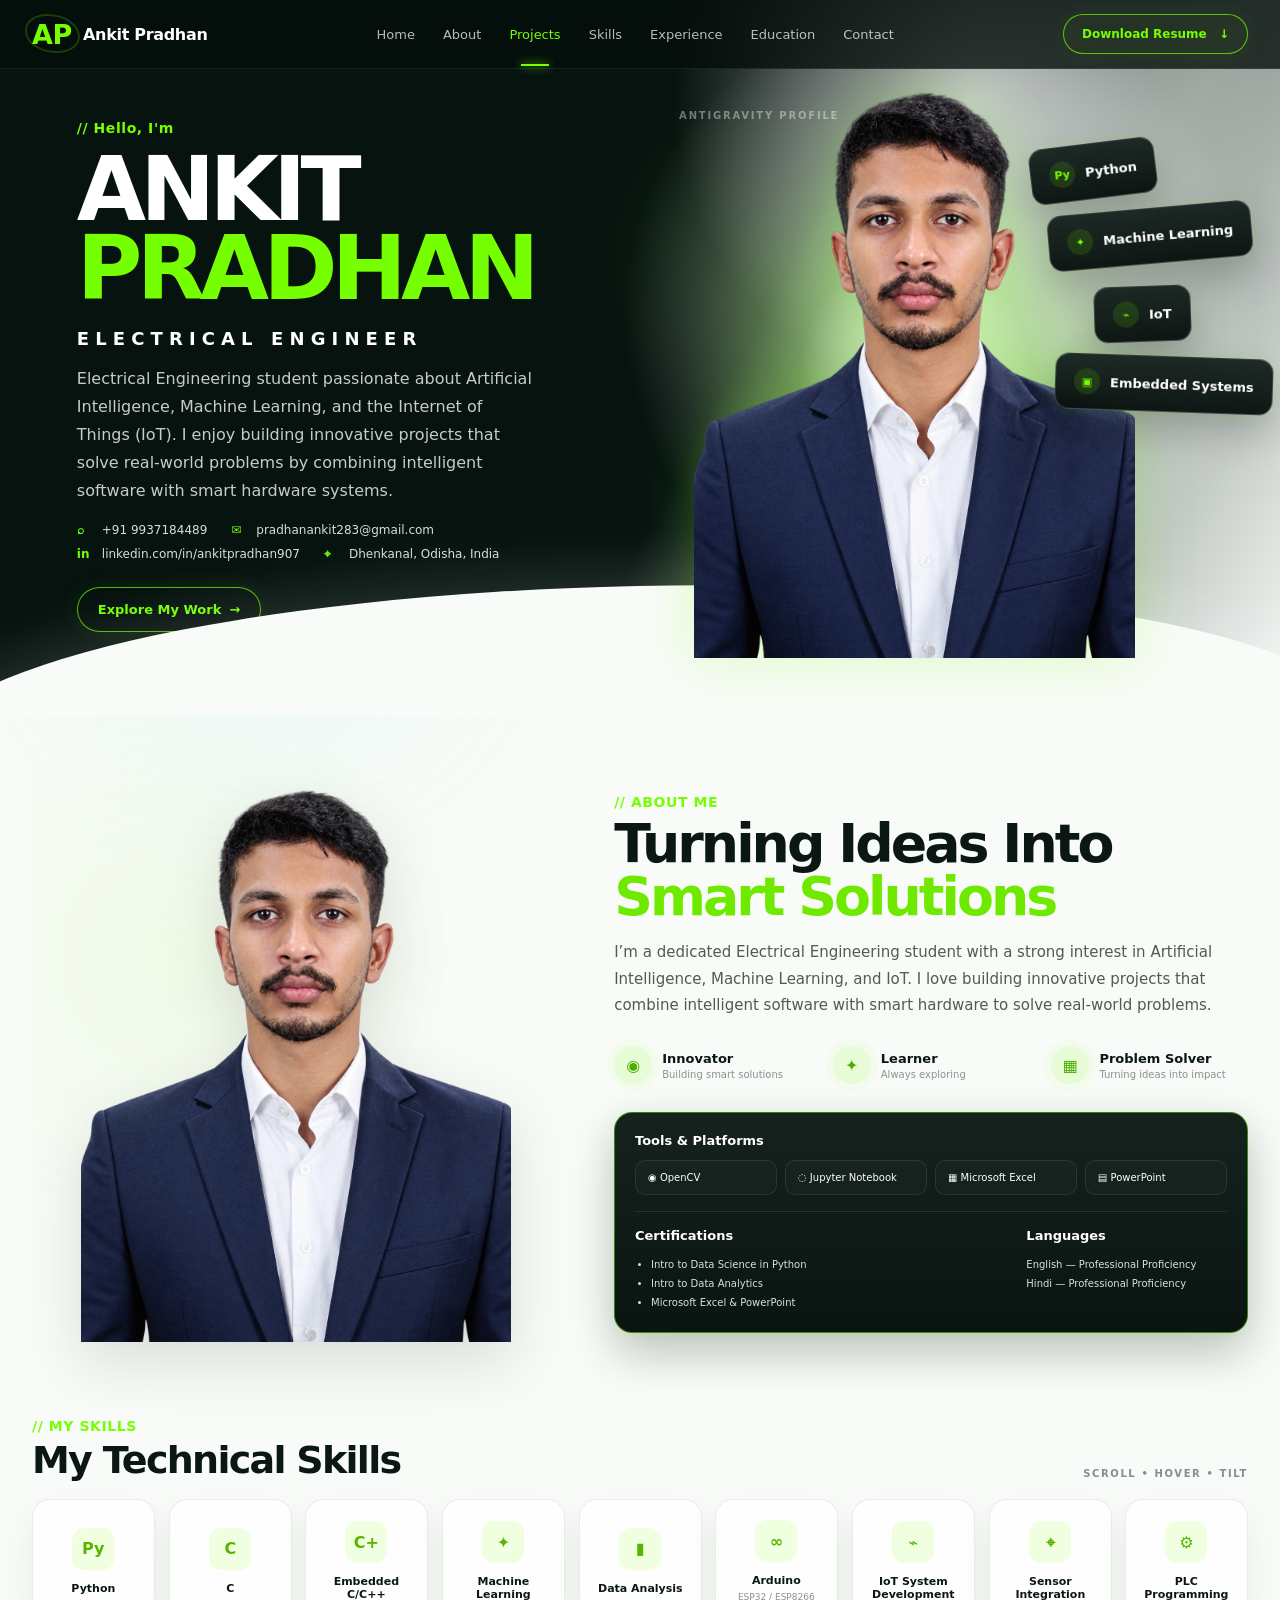
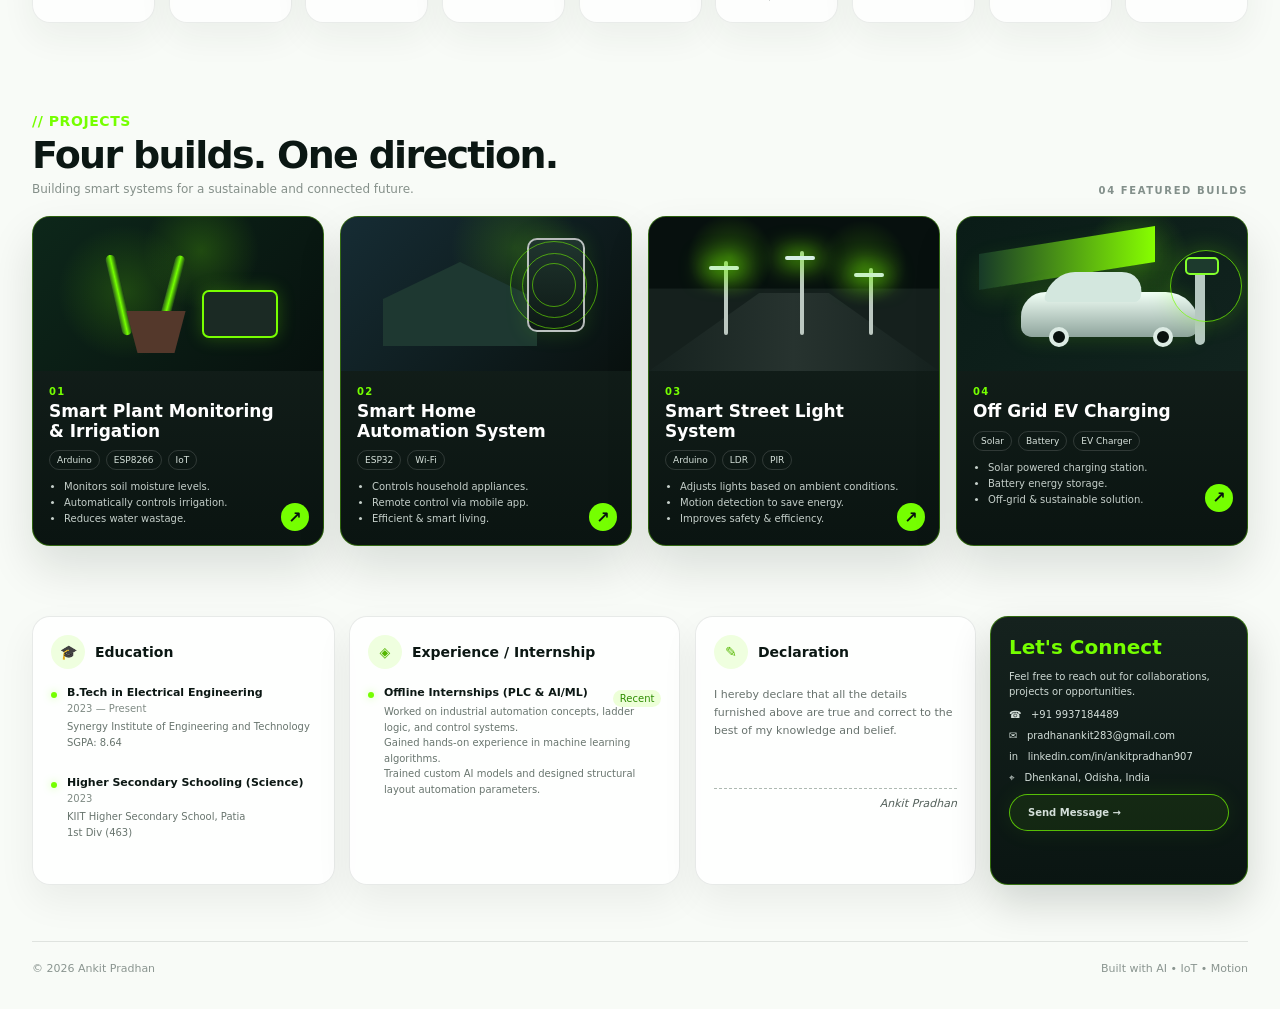
==== commit 2b308877: "Update index.html" ====
--- a/index.html
+++ b/index.html
@@ -6,9 +6,6 @@
   <meta name="description" content="Ankit Pradhan — Electrical Engineering student focused on AI/ML, IoT and intelligent hardware systems.">
   <meta name="theme-color" content="#07110e">
   <title>Ankit Pradhan — Antigravity Portfolio</title>
-  <div class="hero-right">
-    <img src="ankit-cutout.png" alt="Ankit Pradhan Profile Photo" class="profile-img">
-</div>
   <link rel="stylesheet" href="styles.css">
 </head>
 <body>
@@ -66,7 +63,7 @@
         <div class="float-card float-embedded"><span class="float-icon">▣</span><b>Embedded Systems</b></div>
         <div class="hero-portrait-wrap">
           <div class="portrait-halo"></div>
-          <img id="portrait" src="assets/ankit-cutout.png" alt="Portrait of Ankit Pradhan">
+          <img id="portrait" src="ankit-cutout.png" alt="Portrait of Ankit Pradhan">
           <div class="portrait-caption">ANTIGRAVITY PROFILE</div>
         </div>
       </div>
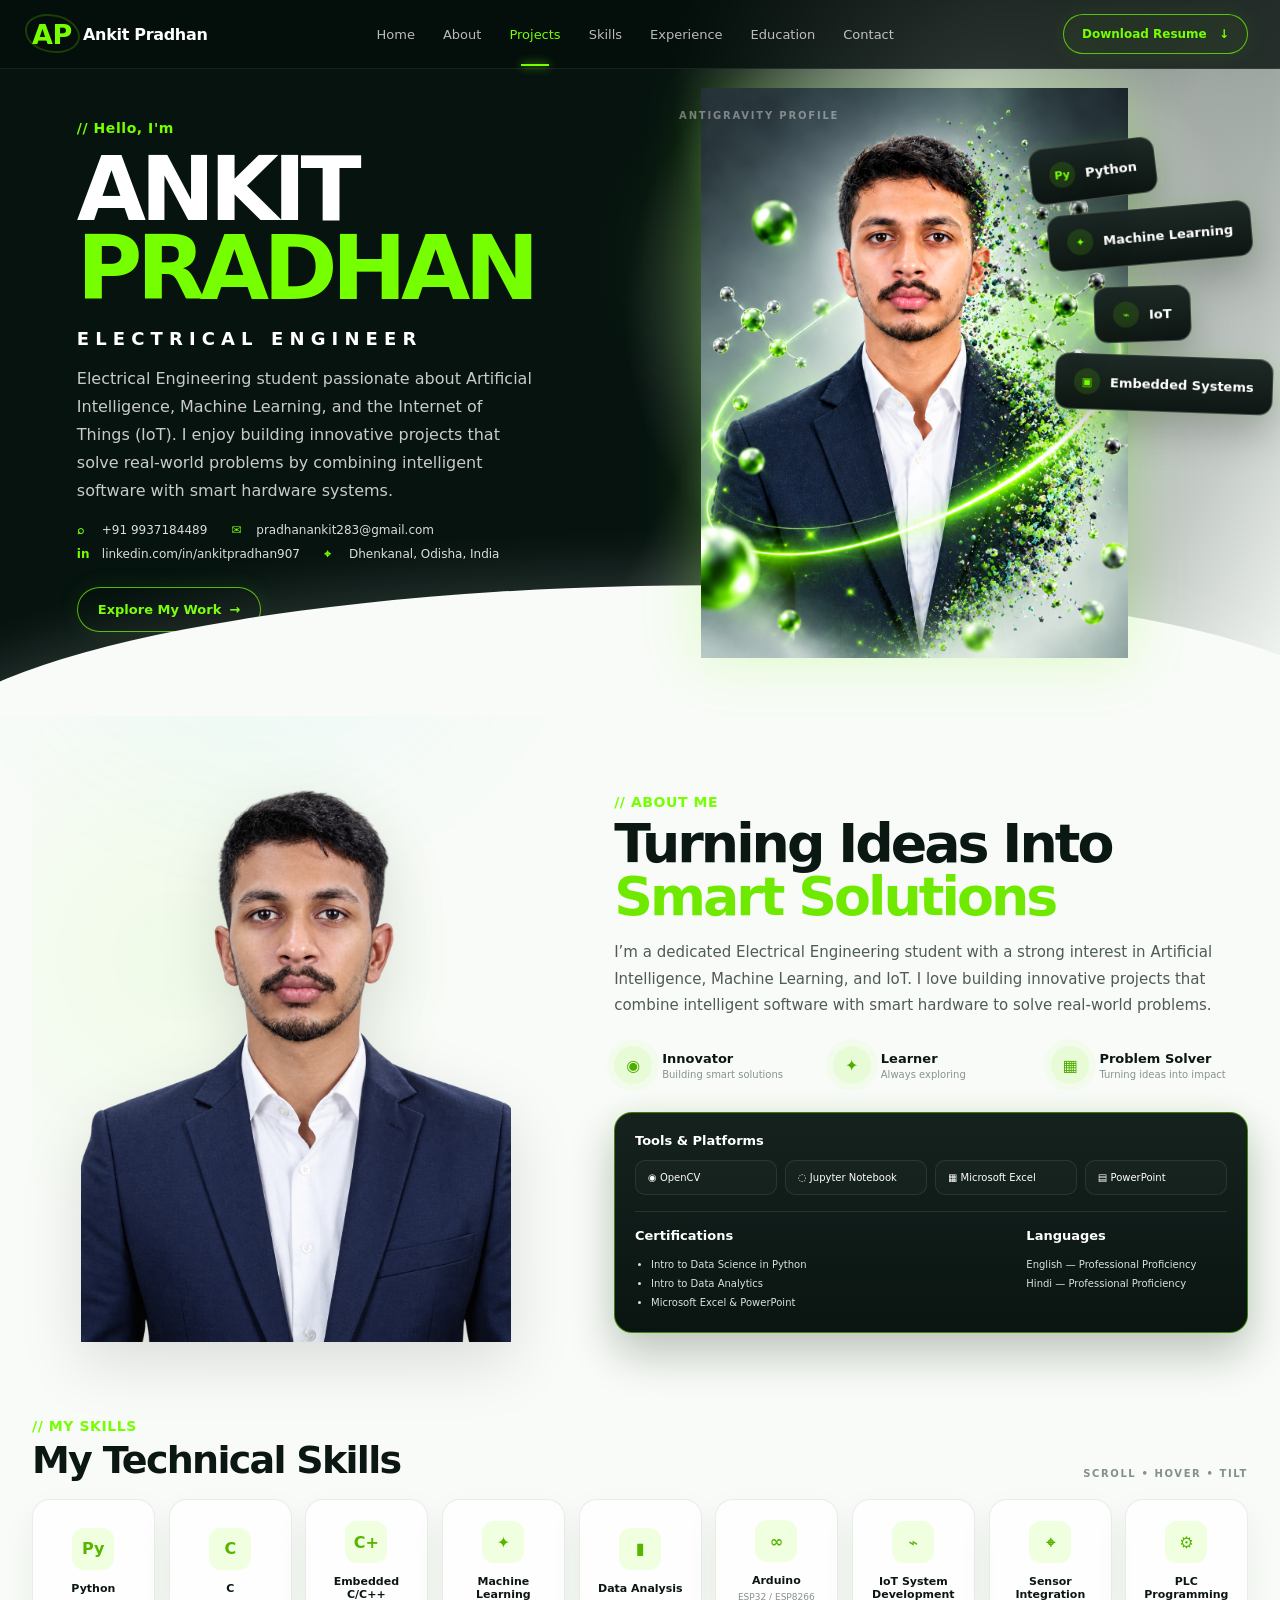
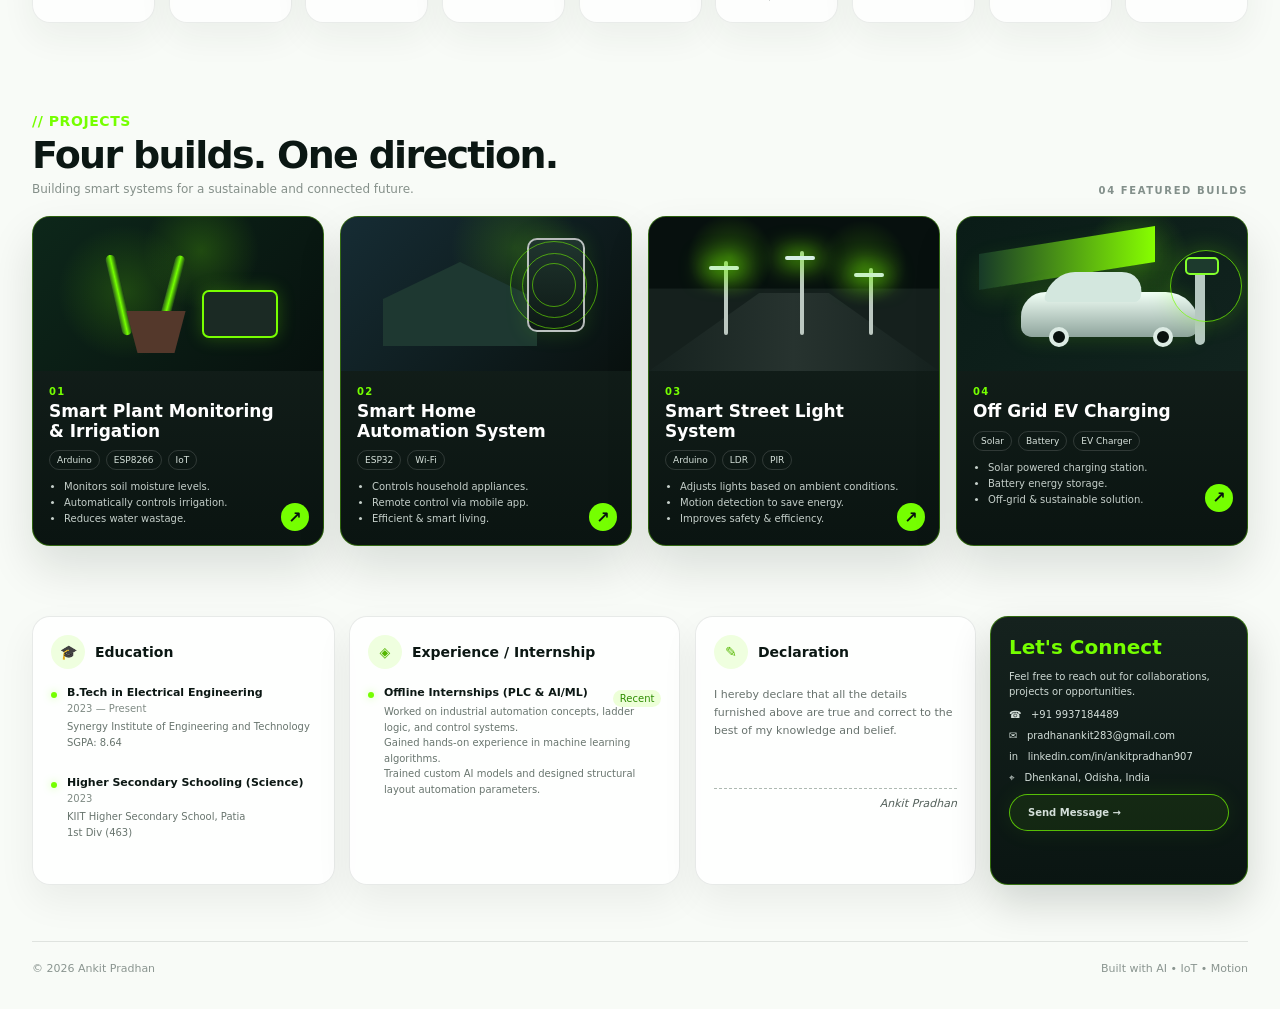
==== commit 25945b88: "Update index.html" ====
--- a/index.html
+++ b/index.html
@@ -63,7 +63,7 @@
         <div class="float-card float-embedded"><span class="float-icon">▣</span><b>Embedded Systems</b></div>
         <div class="hero-portrait-wrap">
           <div class="portrait-halo"></div>
-          <img id="portrait" src="ankit-cutout.png" alt="Portrait of Ankit Pradhan">
+          <img id="portrait" src="./ANKIT-PRADHAN-PORTRAIT.png" alt="Portrait of Ankit Pradhan">
           <div class="portrait-caption">ANTIGRAVITY PROFILE</div>
         </div>
       </div>
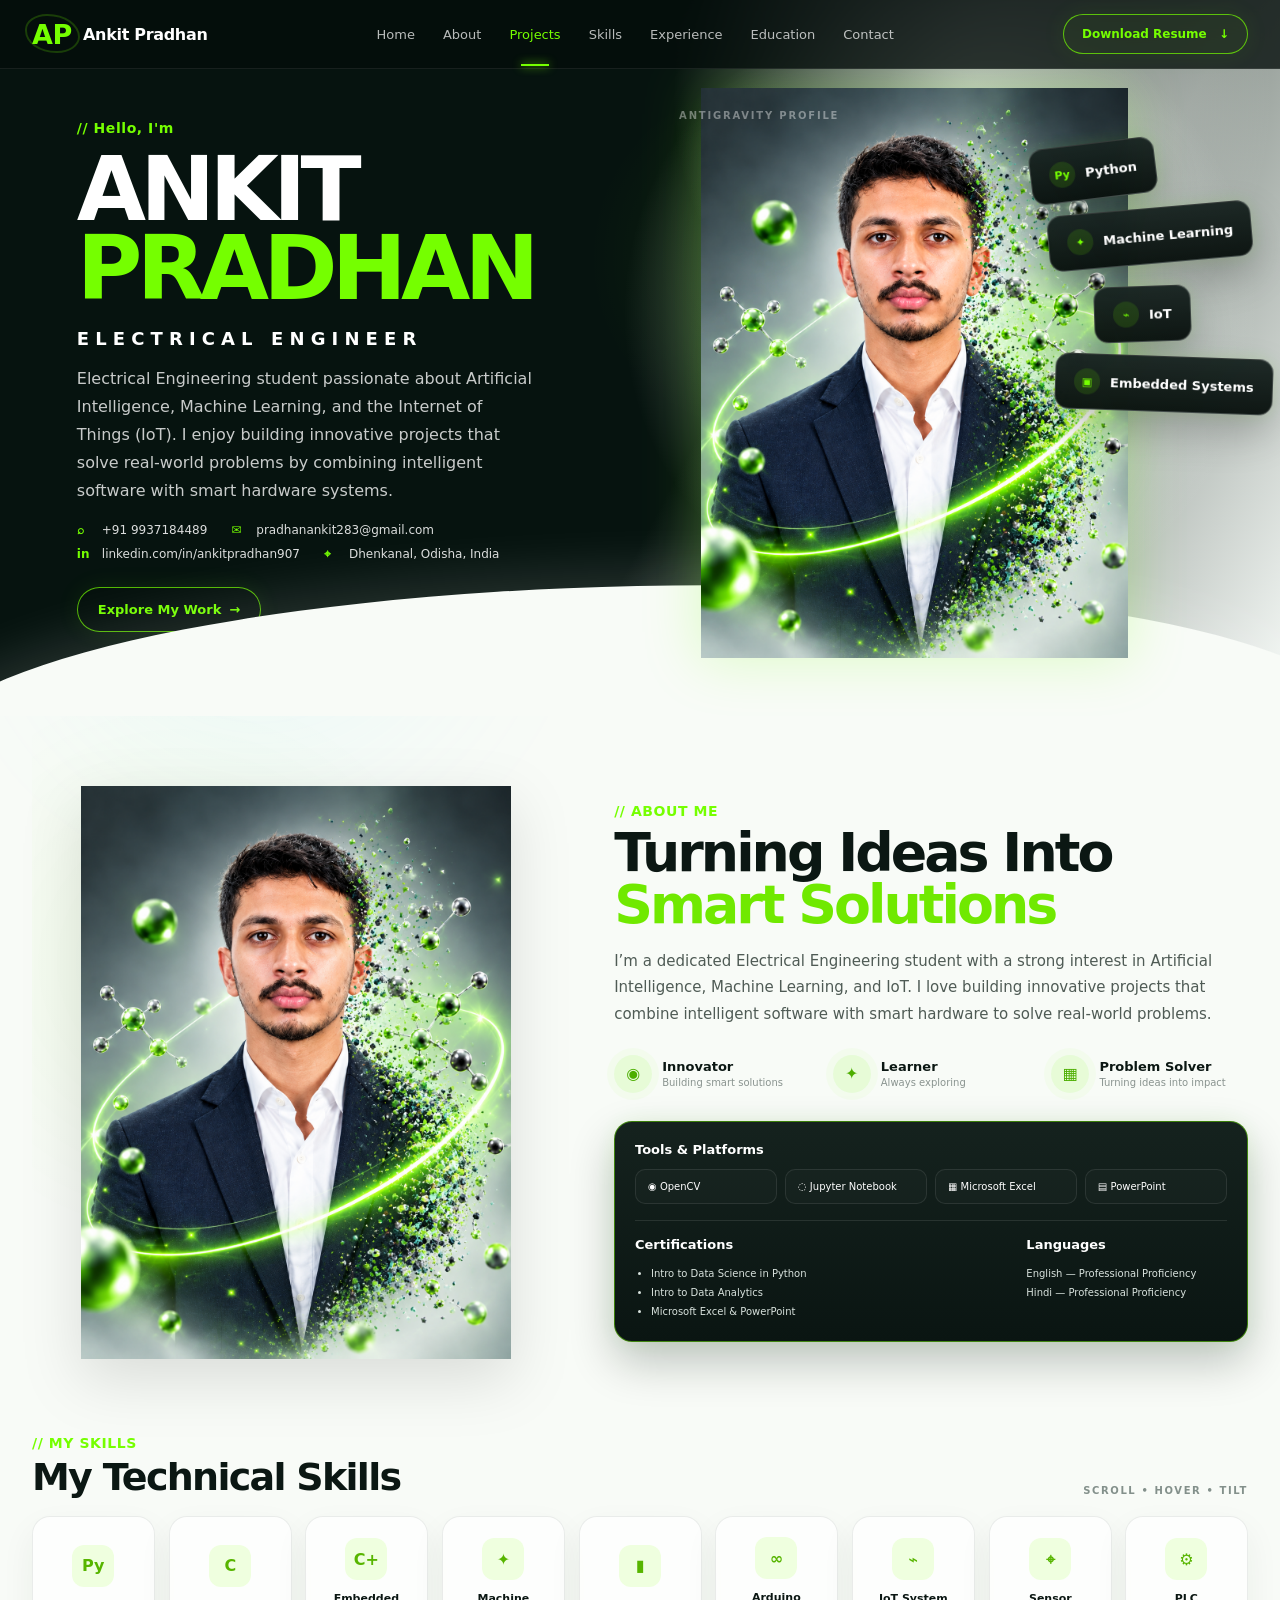
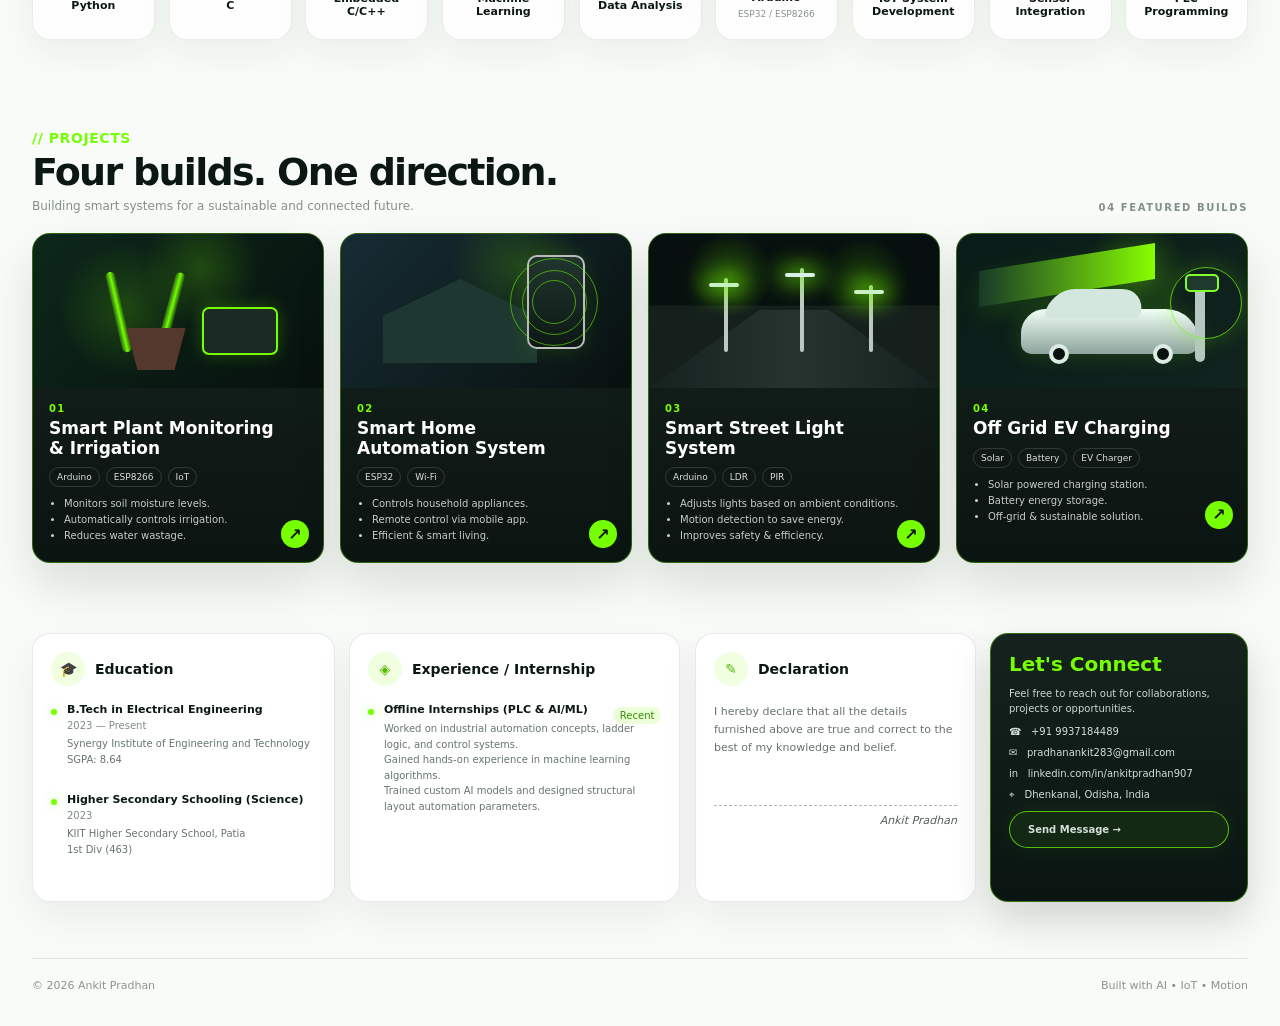
==== commit baddb612: "Update image source for Ankit Pradhan portrait" ====
--- a/index.html
+++ b/index.html
@@ -73,7 +73,7 @@
 
     <section id="about" class="about-section content-section">
       <div class="about-art reveal-card">
-        <img src="ankit-cutout.png" alt="Ankit Pradhan portrait">
+        <img src="ANKIT-PRADHAN-PORTRAIT.png" alt="Ankit Pradhan portrait">
       </div>
 
       <div class="about-copy reveal-card">
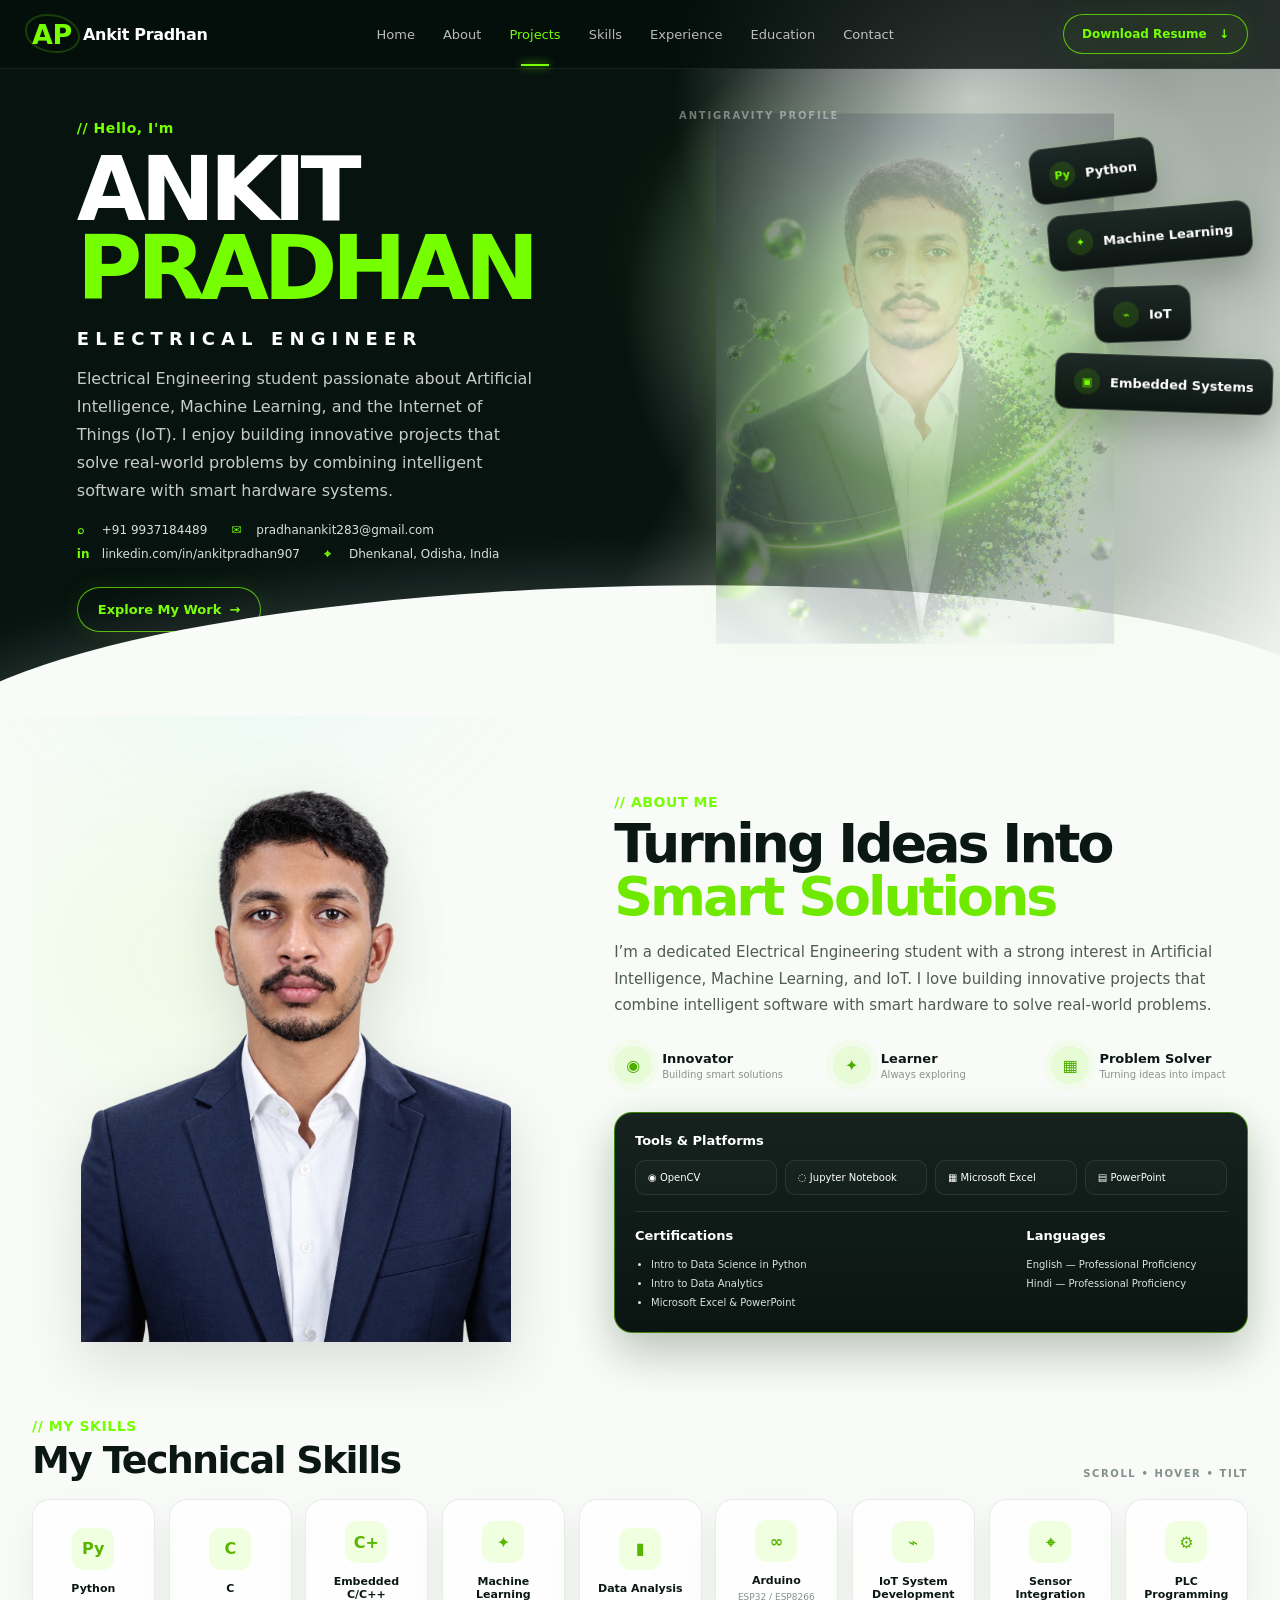
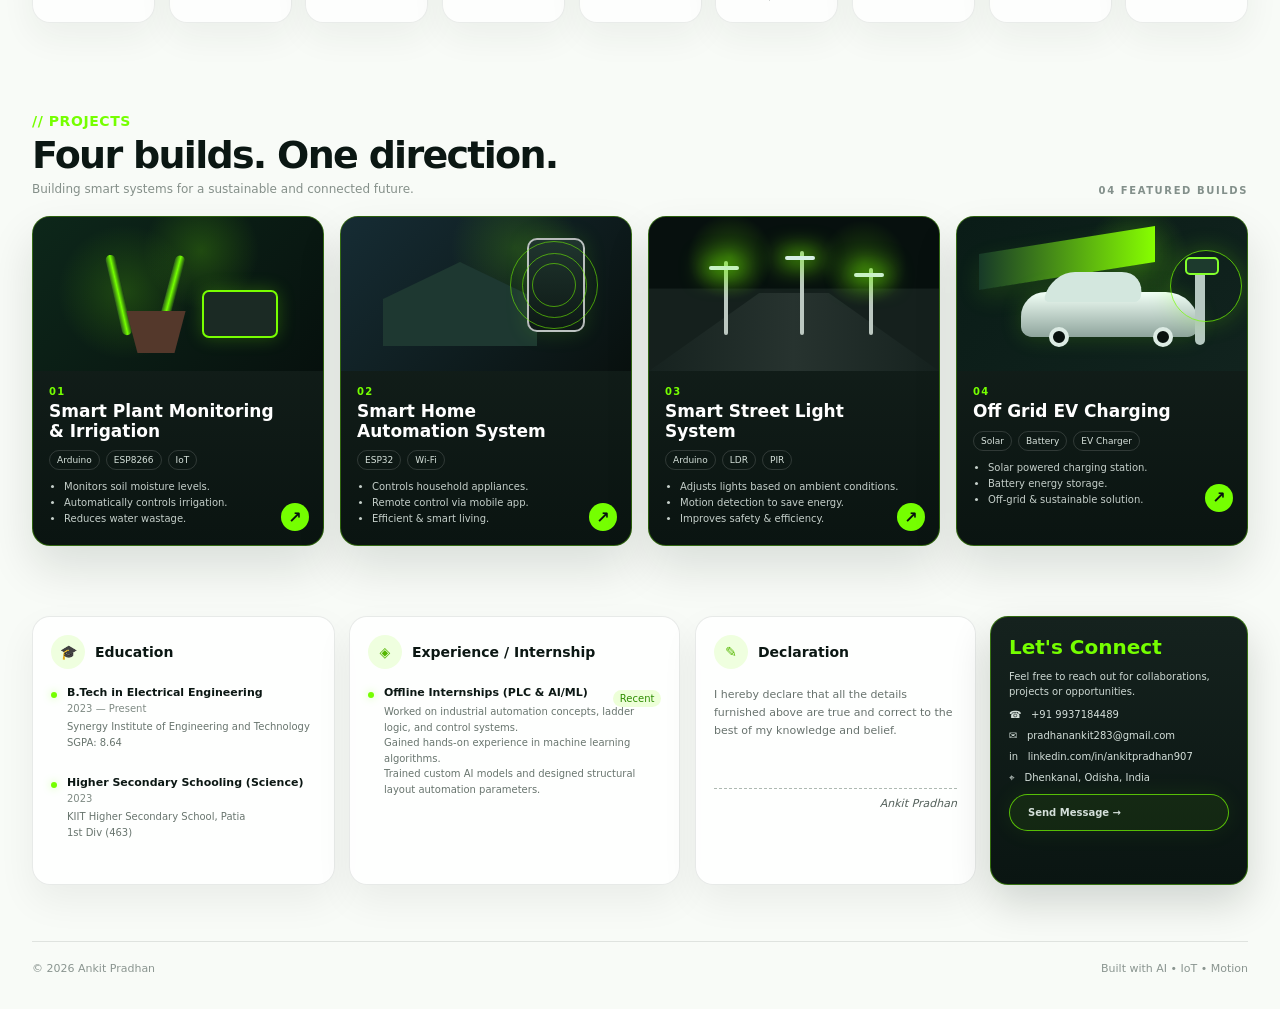
==== commit a23c5e8e: "Update image source in about section" ====
--- a/index.html
+++ b/index.html
@@ -73,7 +73,7 @@
 
     <section id="about" class="about-section content-section">
       <div class="about-art reveal-card">
-        <img src="ANKIT-PRADHAN-PORTRAIT.png" alt="Ankit Pradhan portrait">
+        <img src="ankit-cutout.png" alt="Ankit Pradhan portrait">
       </div>
 
       <div class="about-copy reveal-card">
